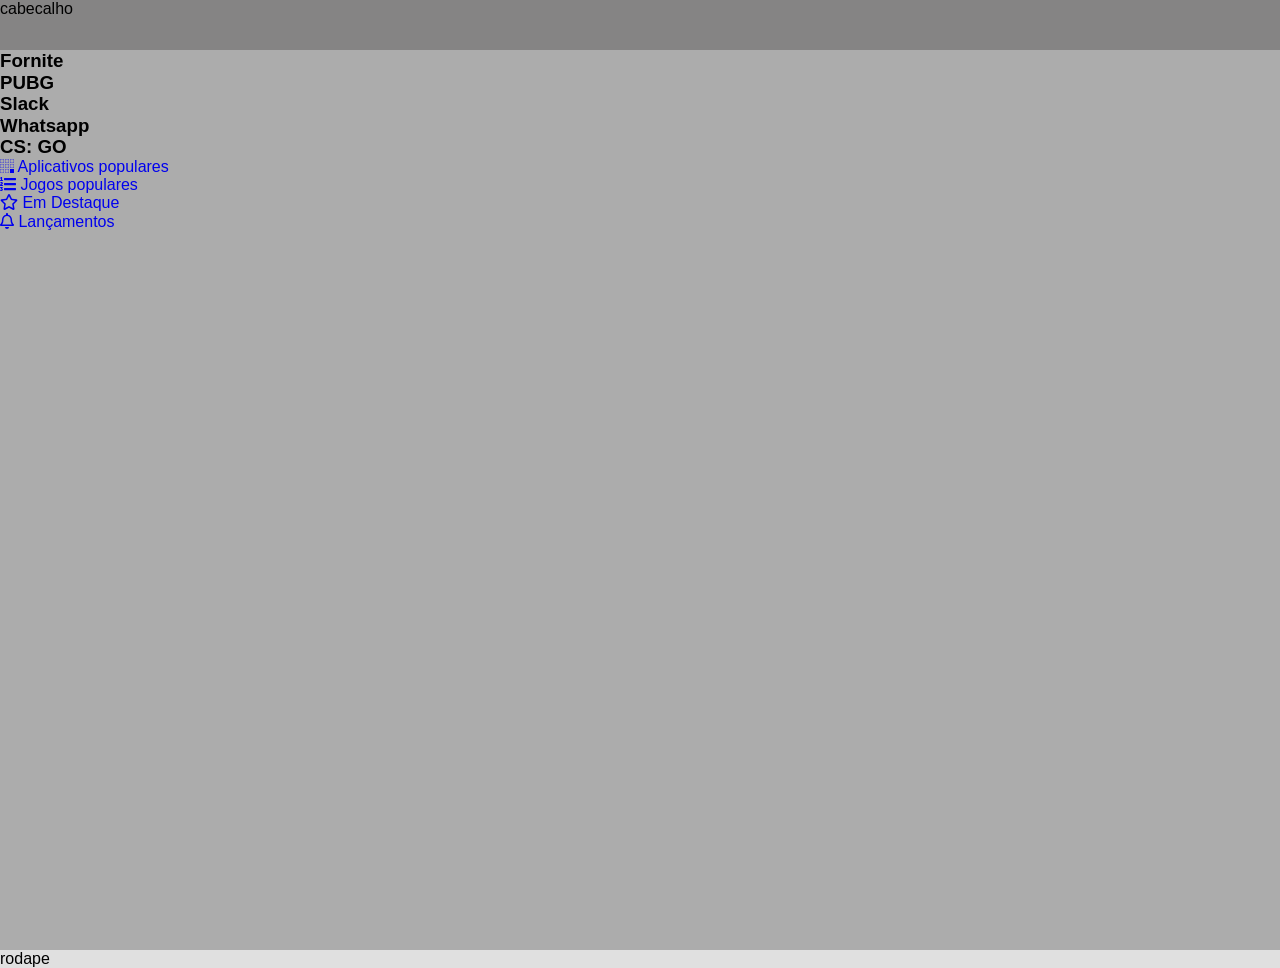
==== css-grid/alura-grid-layout/index.html @ 1d4c3a20 "ajuste na organizacao das pastas" ====
<!DOCTYPE html>
<html lang="en">
<head>
    <meta charset="UTF-8">
    <meta name="viewport" content="width=device-width, initial-scale=1.0">
    <meta http-equiv="X-UA-Compatible" content="ie=edge">
    <title>Alura Store | Baixe nossos aplicativos e jogos</title>
    <link href="./assets/css/normalize.css" rel="stylesheet">
    <link href="./assets/css/reset.css" rel="stylesheet">
    <link href="./assets/css/style.css" rel="stylesheet">
</head>
<body class="app">
    <header class="cabecalho">cabecalho</header>
    <main class="conteudo">
        <section class="destaques">
            <div class="destaques__principal caixa">
                <h3 class="destaques__titulo">Fornite</h3>
            </div>
            <div class="destaques__secundario caixa">
                <h3 class="destaques__titulo">PUBG</h3>
            </div>
            <div class="destaques__secundario caixa">
                <h3 class="destaques__titulo">Slack</h3>
            </div>
            <div class="destaques__secundario caixa">
                <h3 class="destaques__titulo">Whatsapp</h3>
            </div>
            <div class="destaques__secundario caixa">
                <h3 class="destaques__titulo">CS: GO</h3>
            </div>
            <div class="destaques__categorias">
                <ul class="destaques__categorias___lista">
                    <li class="destaques__categorias___item">
                        <a class="destaques__categorias___link" href="#">
                            <i class="destaques__categorias___icone fab fa-buromobelexperte"></i>
                            Aplicativos populares
                        </a>
                    </li>
                    <li class="destaques__categorias___item">
                        <a class="destaques__categorias___link" href="#">
                            <i class="fas fa-list-ol"></i>
                            Jogos populares
                        </a>
                    </li>
                    <li class="destaques__categorias___item">
                        <a class="destaques__categorias___link" href="#">
                            <i class="far fa-star"></i>
                            Em Destaque
                        </a>
                    </li>
                    <li class="destaques__categorias___item">
                        <a class="destaques__categorias___link" href="#">
                            <i class="far fa-bell"></i>
                            Lançamentos
                        </a>
                    </li>
                </ul>
            </div>
        </section>
    </main>
    <footer class="rodape">rodape</footer>
    <script src="./assets/js/fontawesome.all.min.js"></script>
</body>
</html>
---- css-grid/alura-grid-layout/assets/css/style.css ----
.app {
    background: #f1f1f1;
    display: grid;  
    font-family: Arial, Helvetica, sans-serif;
    grid-template-areas: 
        'cabecalho'
        'conteudo'
        'rodape';
    grid-template-columns: auto;
    grid-template-rows: 50px 100vh auto;
}

.cabecalho {
    background: rgba(133, 132, 132, 1);
    grid-area: cabecalho;
}

.conteudo {
    background: rgba(172, 172, 172, 1);
    grid-area: conteudo;
}

.rodape {
    background: rgb(224, 224, 224);
    grid-area: rodape;
}
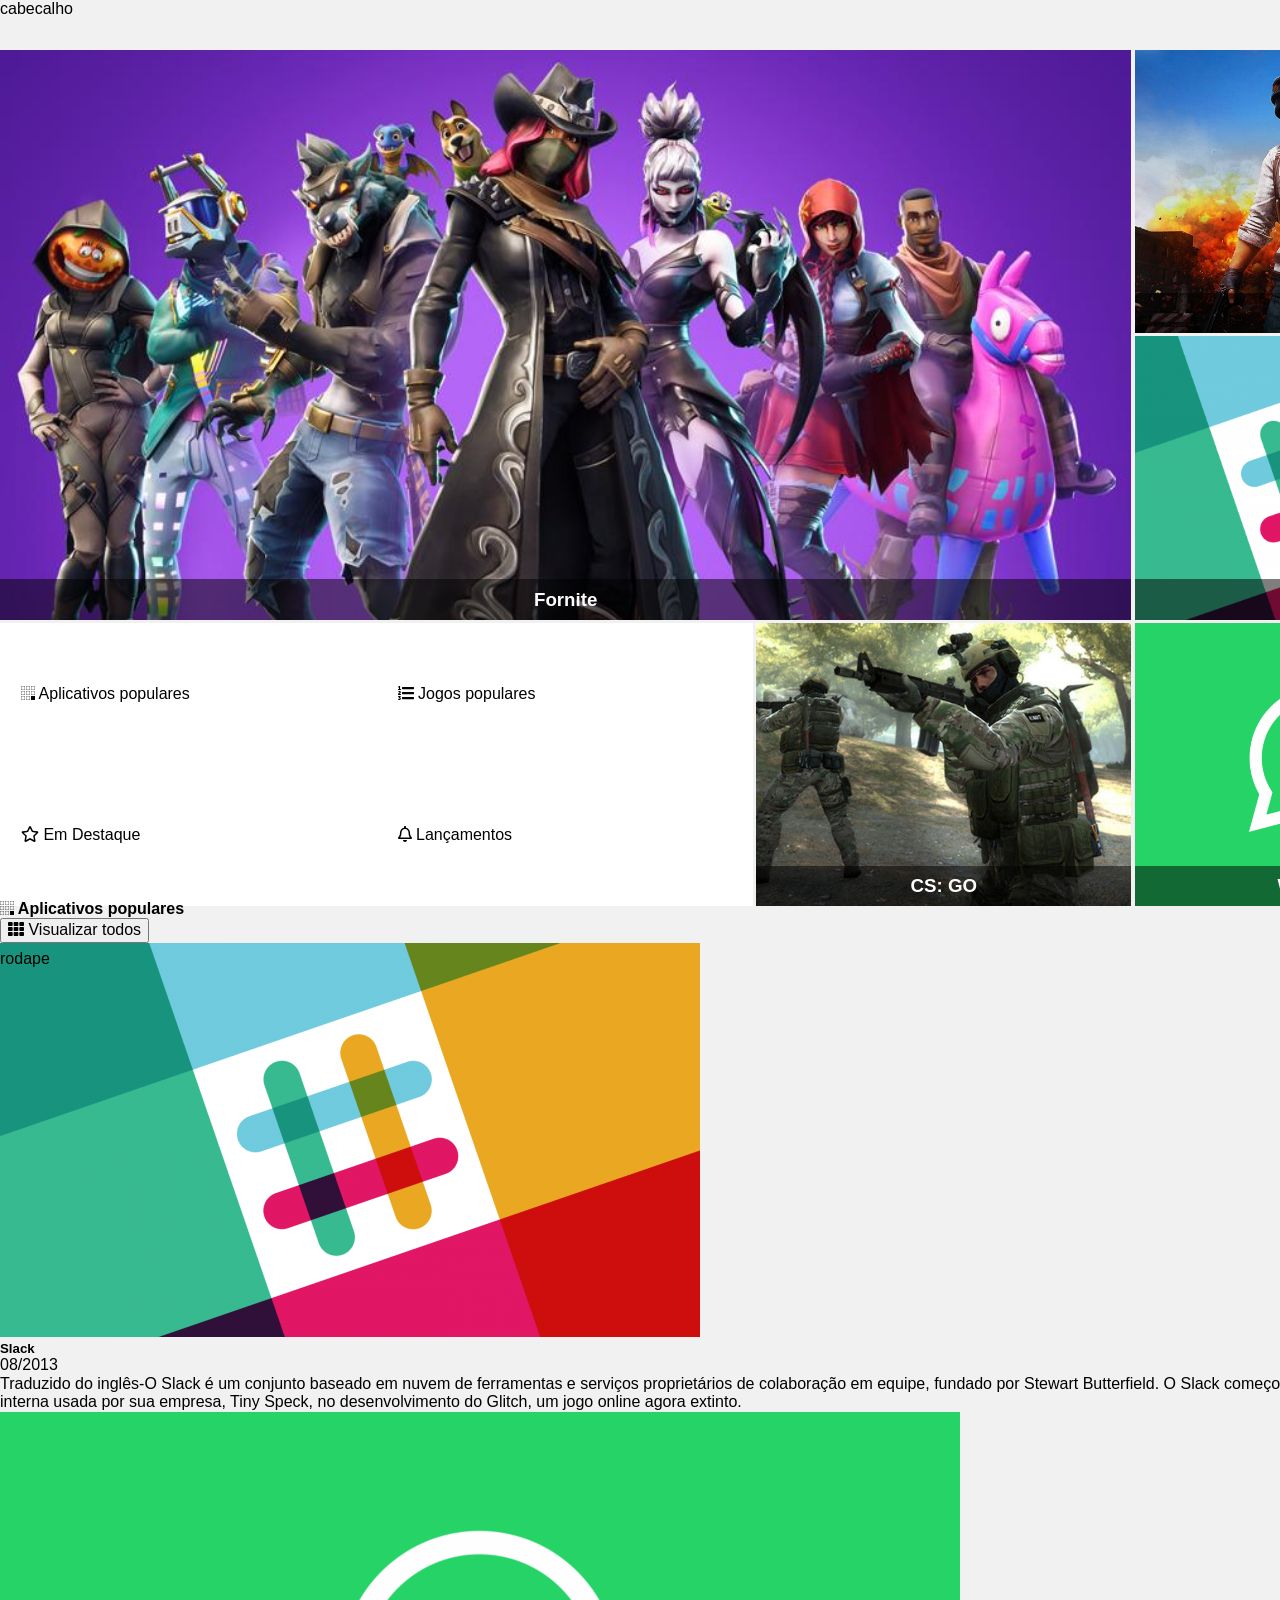
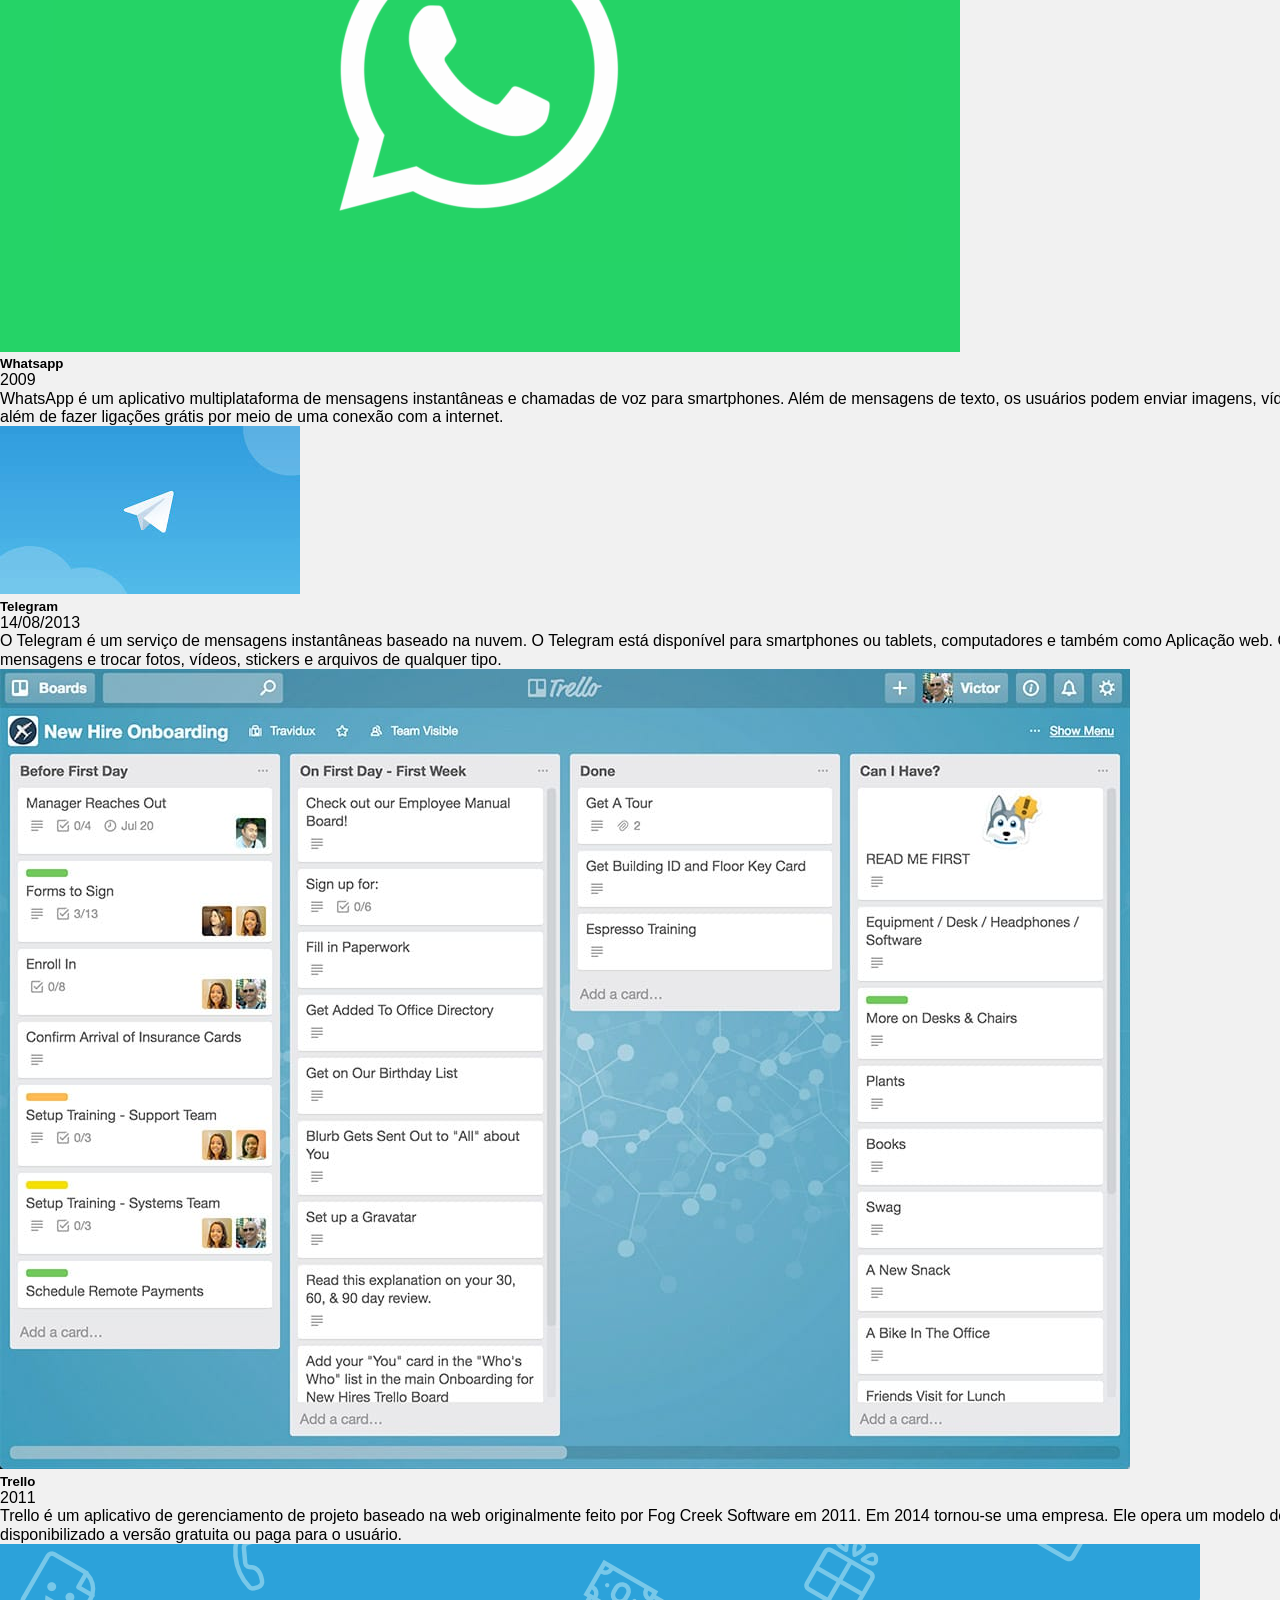
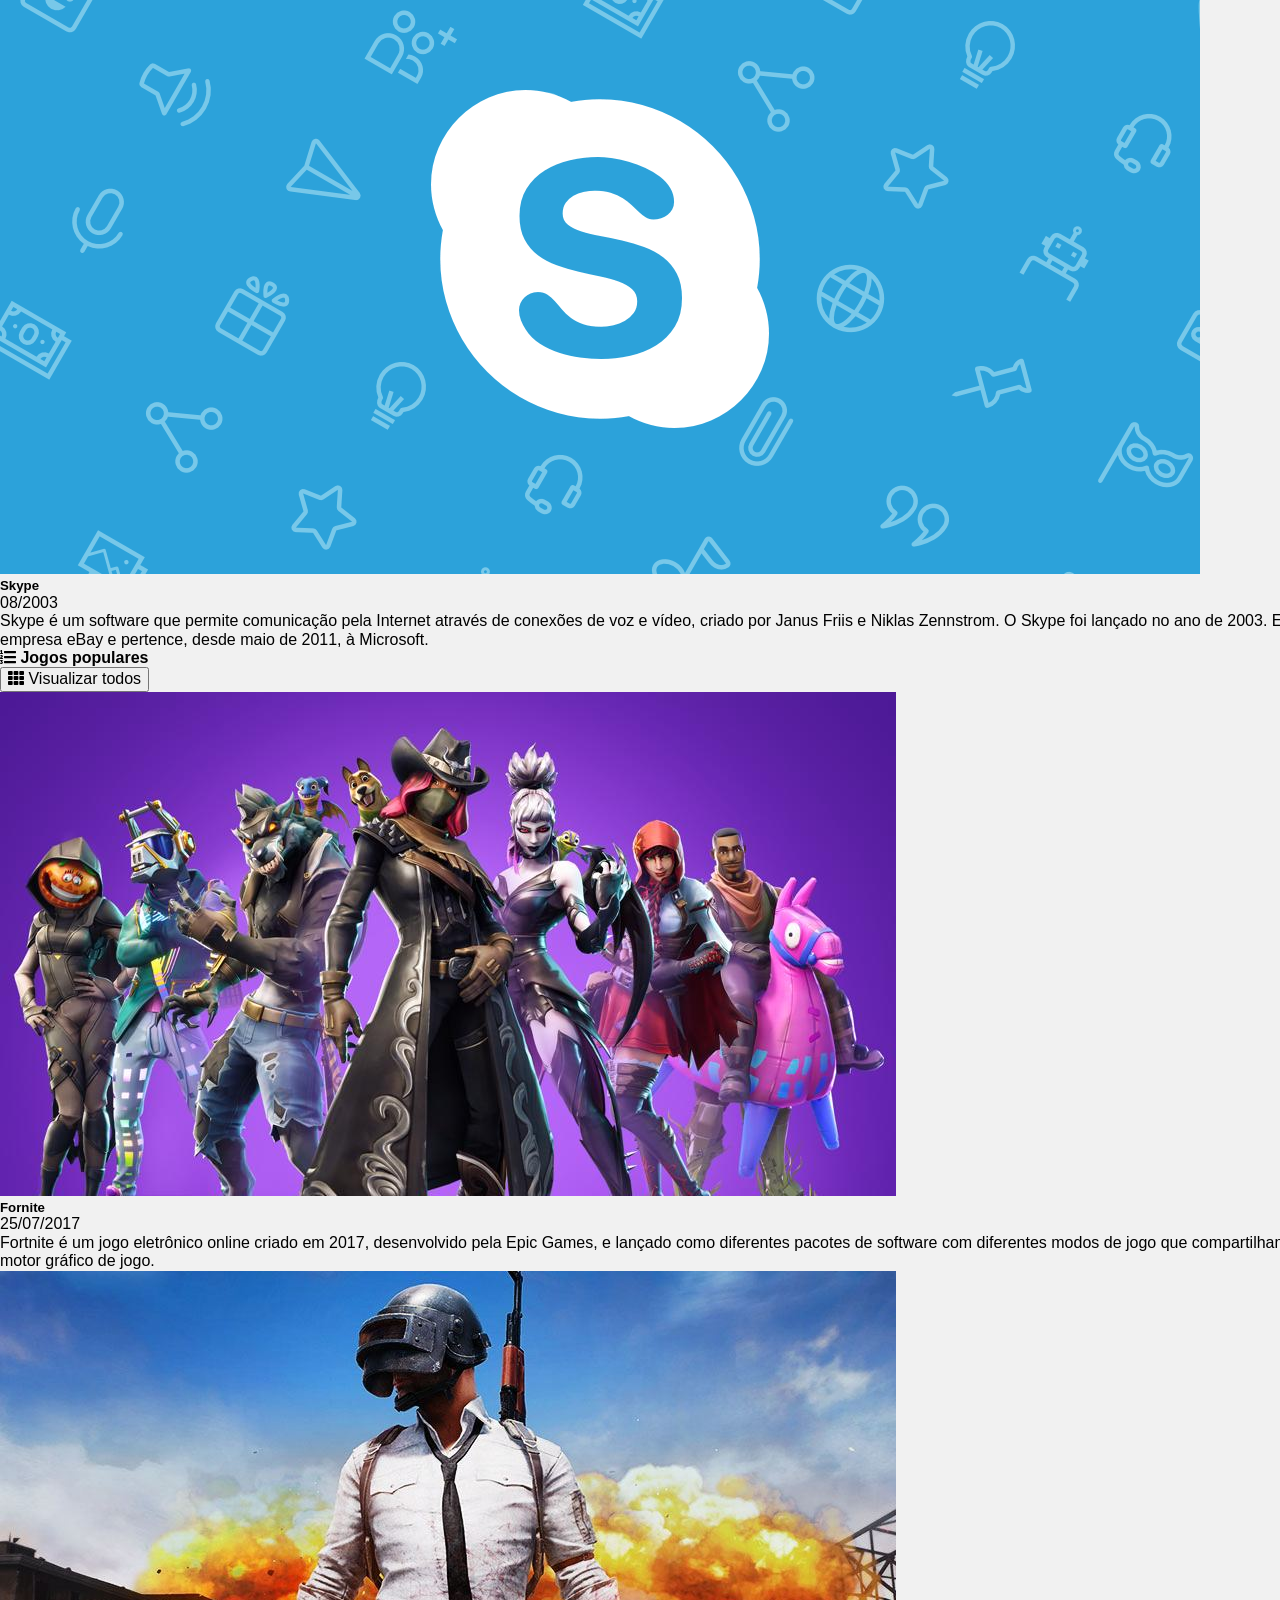
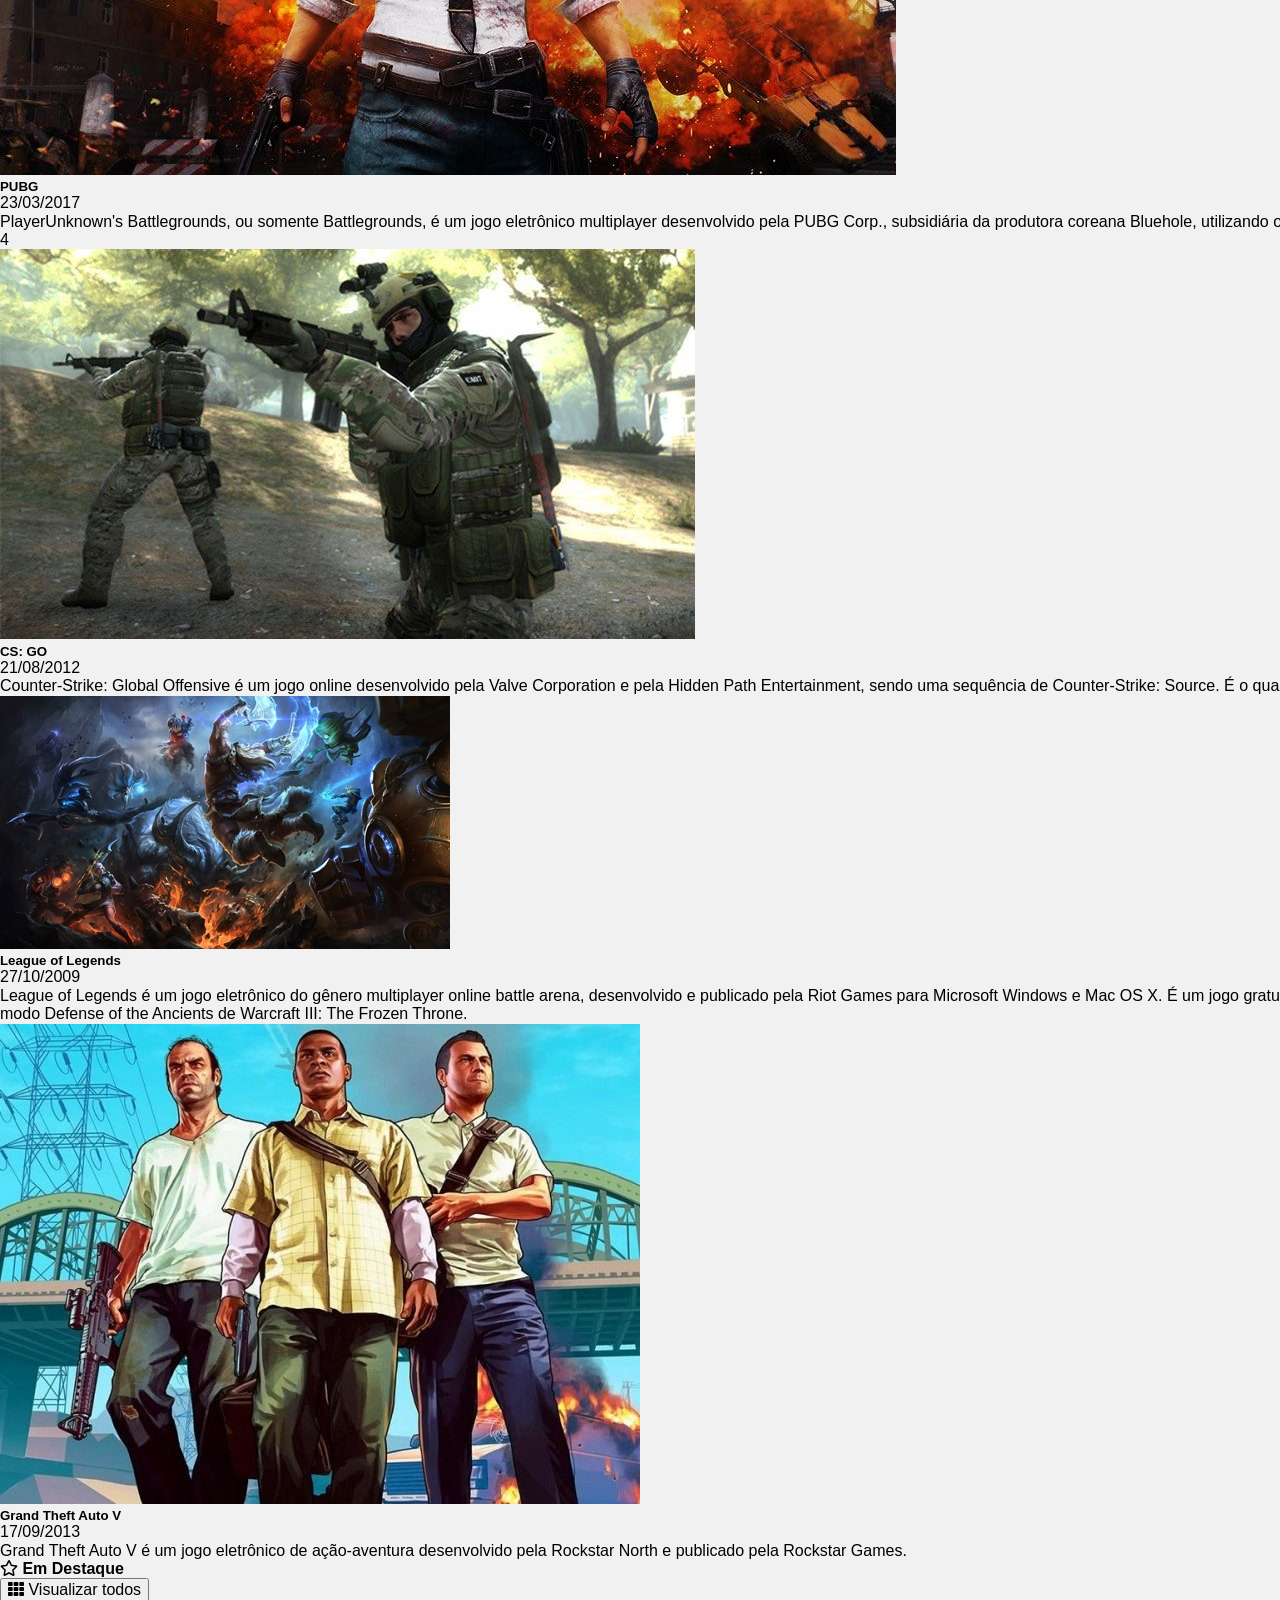
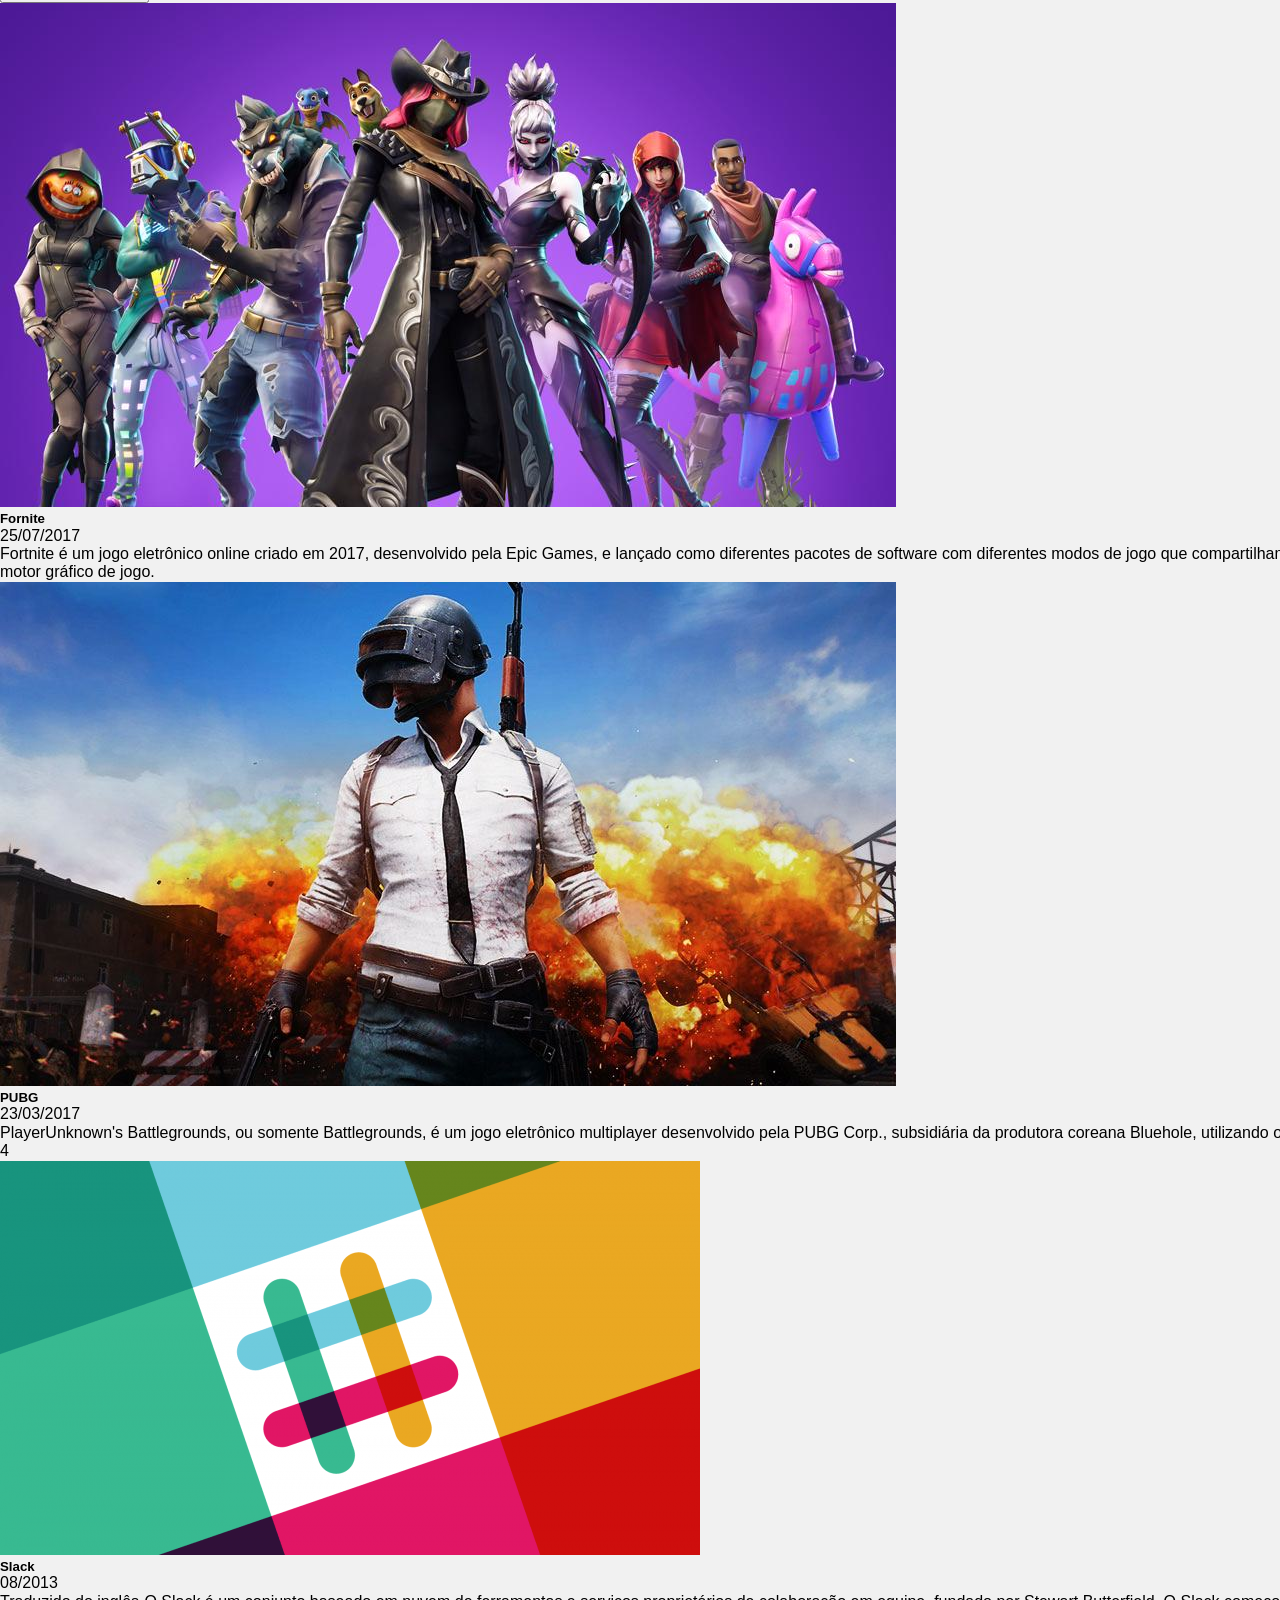
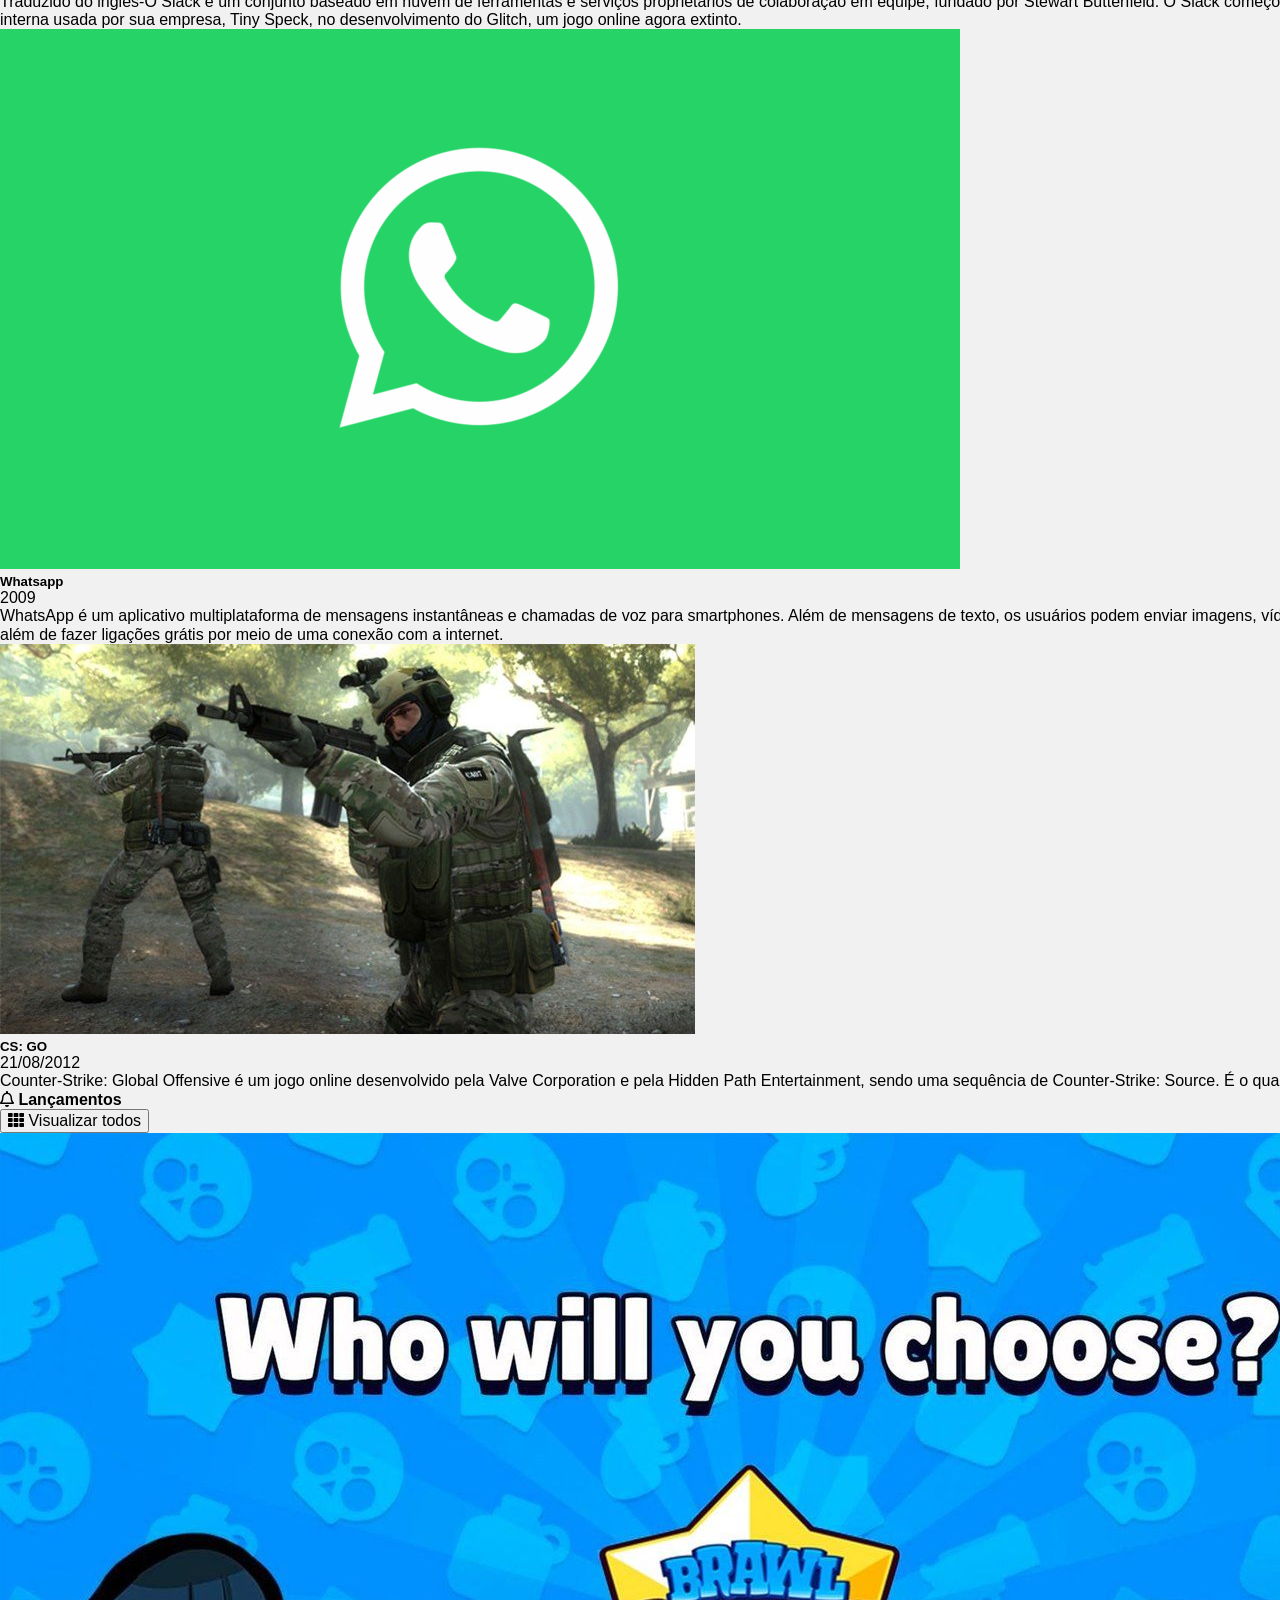
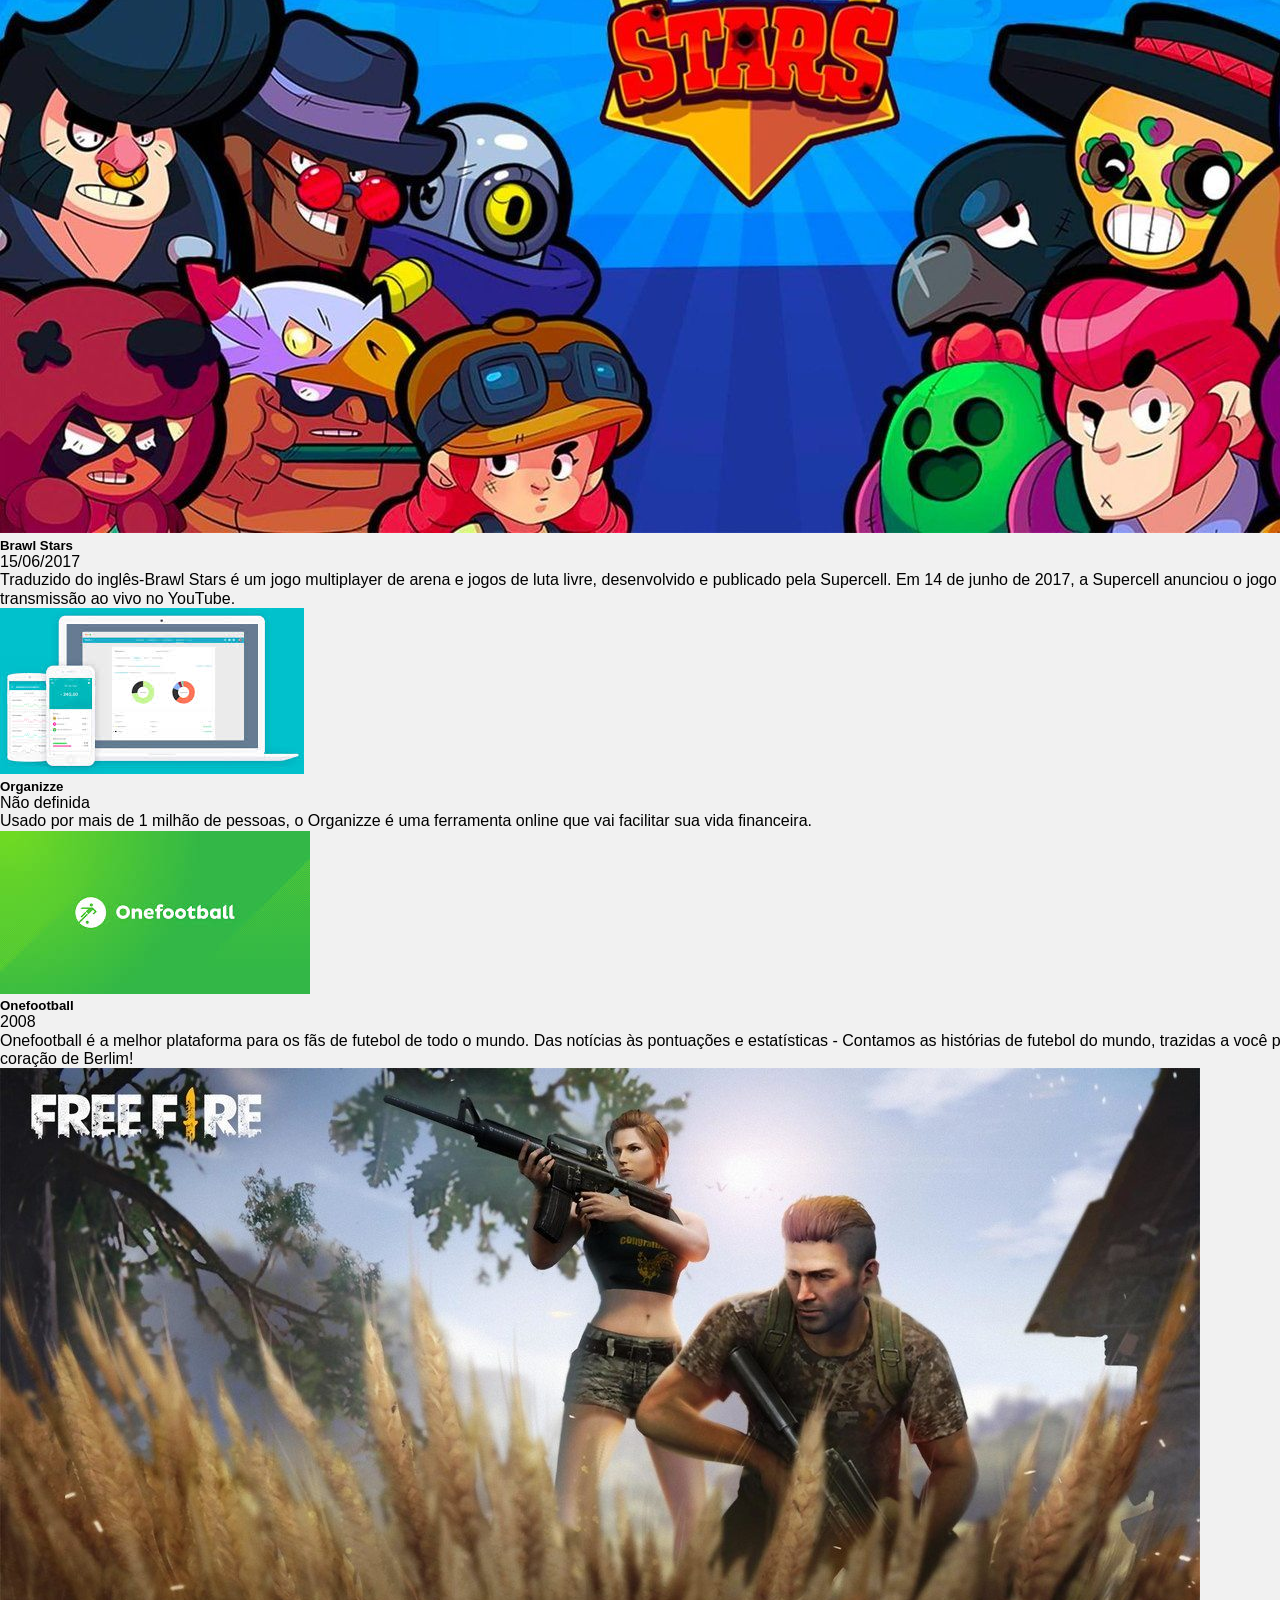
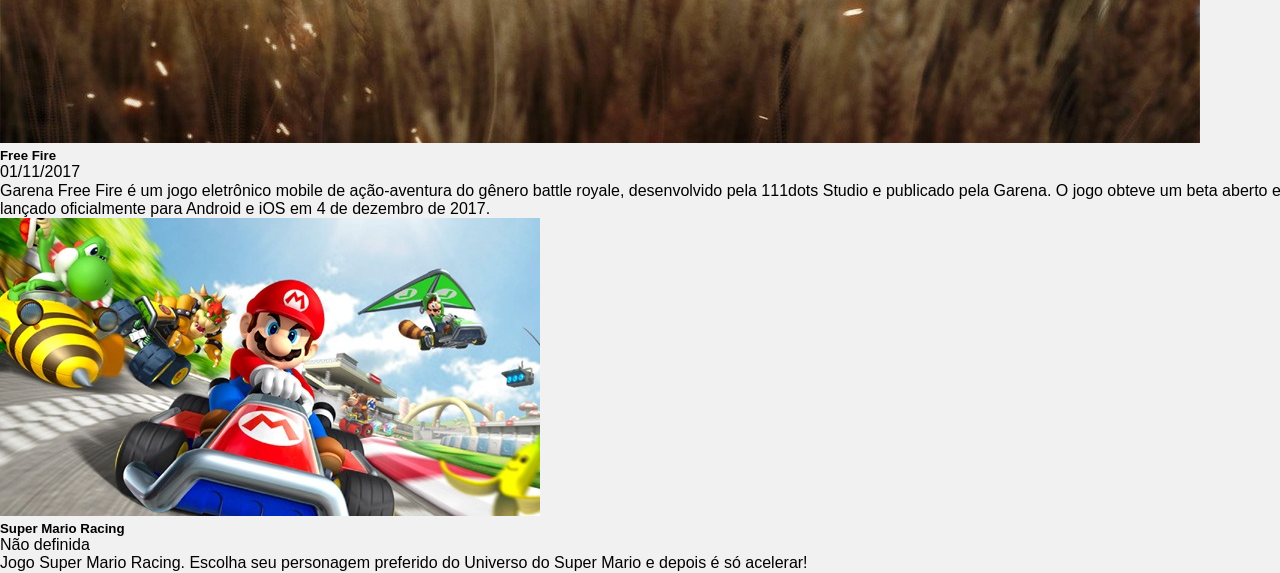
==== commit 05093ecb: "finalizado modulo 2" ====
--- a/css-grid/alura-grid-layout/index.html
+++ b/css-grid/alura-grid-layout/index.html
@@ -8,6 +8,7 @@
     <link href="./assets/css/normalize.css" rel="stylesheet">
     <link href="./assets/css/reset.css" rel="stylesheet">
     <link href="./assets/css/style.css" rel="stylesheet">
+    <link href="./assets/css/destaques.css" rel="stylesheet">
 </head>
 <body class="app">
     <header class="cabecalho">cabecalho</header>
@@ -57,6 +58,313 @@
                 </ul>
             </div>
         </section>
+
+        <section class="populares">
+            <div class="populares__itens">
+                <div class="populares__info">
+                    <div class="populares__cabecalho">
+                        <h4 class="populares__titulo">
+                            <i class="populares__icone fab fa-buromobelexperte"></i>
+                            Aplicativos populares
+                        </h4>
+                        <button class="populares__botao">
+                            <i class="fas fa-th"></i>
+                            Visualizar todos
+                        </button>
+                    </div>
+                </div>
+                <div class="populares__conteudo">
+                    <div class="populares__card">
+                        <img class="populares__card___imagem" src="./assets/img/slack.png">
+                        <div class="populares__card___corpo">
+                            <div class="populares__card___cabecalho">
+                                <h5 class="populares__card___titulo">Slack</h5>
+                                <time class="populares__card___data" datetime="2013-08-01">08/2013</time>
+                            </div>
+                            <div class="populares__card___descricao">
+                                Traduzido do inglês-O Slack é um conjunto baseado em nuvem de ferramentas e serviços proprietários de colaboração em equipe, fundado por Stewart Butterfield. O Slack começou como uma ferramenta interna usada por sua empresa, Tiny Speck, no desenvolvimento do Glitch, um jogo online agora extinto.
+                            </div>
+                        </div>
+                    </div>
+                    <div class="populares__card">
+                        <img class="populares__card___imagem" src="./assets/img/whatsapp.png">
+                        <div class="populares__card___corpo">
+                            <div class="populares__card___cabecalho">
+                                <h5 class="populares__card___titulo">Whatsapp</h5>
+                                <time class="populares__card___data" datetime="20090-01-01">2009</time>
+                            </div>
+                            <div class="populares__card___descricao">
+                                WhatsApp é um aplicativo multiplataforma de mensagens instantâneas e chamadas de voz para smartphones. Além de mensagens de texto, os usuários podem enviar imagens, vídeos e documentos em PDF, além de fazer ligações grátis por meio de uma conexão com a internet.
+                            </div>
+                        </div>
+                    </div>
+                    <div class="populares__card">
+                        <img class="populares__card___imagem" src="./assets/img/telegram.jpeg">
+                        <div class="populares__card___corpo">
+                            <div class="populares__card___cabecalho">
+                                <h5 class="populares__card___titulo">Telegram</h5>
+                                <time class="populares__card___data" datetime="2013-08-14">14/08/2013</time>
+                            </div>
+                            <div class="populares__card___descricao">
+                                O Telegram é um serviço de mensagens instantâneas baseado na nuvem. O Telegram está disponível para smartphones ou tablets, computadores e também como Aplicação web. Os usuários podem enviar mensagens e trocar fotos, vídeos, stickers e arquivos de qualquer tipo.
+                            </div>
+                        </div>
+                    </div>
+                    <div class="populares__card">
+                        <img class="populares__card___imagem" src="./assets/img/trello.jpg">
+                        <div class="populares__card___corpo">
+                            <div class="populares__card___cabecalho">
+                                <h5 class="populares__card___titulo">Trello</h5>
+                                <time class="populares__card___data" datetime="2011-01-01">2011</time>
+                            </div>
+                            <div class="populares__card___descricao">
+                                Trello é um aplicativo de gerenciamento de projeto baseado na web originalmente feito por Fog Creek Software em 2011. Em 2014 tornou-se uma empresa. Ele opera um modelo de negócio Freemium, no qual é disponibilizado a versão gratuita ou paga para o usuário.
+                            </div>
+                        </div>
+                    </div>
+                    <div class="populares__card">
+                        <img class="populares__card___imagem" src="./assets/img/skype.png">
+                        <div class="populares__card___corpo">
+                            <div class="populares__card___cabecalho">
+                                <h5 class="populares__card___titulo">Skype</h5>
+                                <time class="populares__card___data" datetime="2003-08-01">08/2003</time>
+                            </div>
+                            <div class="populares__card___descricao">
+                                Skype é um software que permite comunicação pela Internet através de conexões de voz e vídeo, criado por Janus Friis e Niklas Zennstrom. O Skype foi lançado no ano de 2003. Em 2005 foi vendido para a empresa eBay e pertence, desde maio de 2011, à Microsoft.
+                            </div>
+                        </div>
+                    </div>
+                </div>
+            </div>
+            <div class="populares__itens">
+                <div class="populares__info">
+                    <div class="populares__cabecalho">
+                        <h4 class="populares__titulo">
+                            <i class="populares__icone fas fa-list-ol"></i>
+                            Jogos populares
+                        </h4>
+                        <button class="populares__botao">
+                            <i class="fas fa-th"></i>
+                            Visualizar todos
+                        </button>
+                    </div>
+                </div>
+                <div class="populares__conteudo">
+                    <div class="populares__card">
+                        <img class="populares__card___imagem" src="./assets/img/fortnite.jpg">
+                        <div class="populares__card___corpo">
+                            <div class="populares__card___cabecalho">
+                                <h5 class="populares__card___titulo">Fornite</h5>
+                                <time class="populares__card___data" datetime="2017-07-25">25/07/2017</time>
+                            </div>
+                            <div class="populares__card___descricao">
+                                Fortnite é um jogo eletrônico online criado em 2017, desenvolvido pela Epic Games, e lançado como diferentes pacotes de software com diferentes modos de jogo que compartilham a mesma jogabilidade e motor gráfico de jogo.
+                            </div>
+                        </div>
+                    </div>
+                    <div class="populares__card">
+                        <img class="populares__card___imagem" src="./assets/img/pubg.jpg">
+                        <div class="populares__card___corpo">
+                            <div class="populares__card___cabecalho">
+                                <h5 class="populares__card___titulo">PUBG</h5>
+                                <time class="populares__card___data" datetime="2017-03-23">23/03/2017</time>
+                            </div>
+                            <div class="populares__card___descricao">
+                                PlayerUnknown's Battlegrounds, ou somente Battlegrounds, é um jogo eletrônico multiplayer desenvolvido pela PUBG Corp., subsidiária da produtora coreana Bluehole, utilizando o motor de jogo Unreal Engine 4
+                            </div>
+                        </div>
+                    </div>
+                    <div class="populares__card">
+                        <img class="populares__card___imagem" src="./assets/img/cs-go.jpg">
+                        <div class="populares__card___corpo">
+                            <div class="populares__card___cabecalho">
+                                <h5 class="populares__card___titulo">CS: GO</h5>
+                                <time class="populares__card___data" datetime="2012-08-21">21/08/2012</time>
+                            </div>
+                            <div class="populares__card___descricao">
+                                Counter-Strike: Global Offensive é um jogo online desenvolvido pela Valve Corporation e pela Hidden Path Entertainment, sendo uma sequência de Counter-Strike: Source. É o quarto título principal da franquia.
+                            </div>
+                        </div>
+                    </div>
+                    <div class="populares__card">
+                        <img class="populares__card___imagem" src="./assets/img/lol.jpg">
+                        <div class="populares__card___corpo">
+                            <div class="populares__card___cabecalho">
+                                <h5 class="populares__card___titulo">League of Legends</h5>
+                                <time class="populares__card___data" datetime="2009-10-27">27/10/2009</time>
+                            </div>
+                            <div class="populares__card___descricao">
+                                League of Legends é um jogo eletrônico do gênero multiplayer online battle arena, desenvolvido e publicado pela Riot Games para Microsoft Windows e Mac OS X. É um jogo gratuito para jogar e inspirado no modo Defense of the Ancients de Warcraft III: The Frozen Throne.
+                            </div>
+                        </div>
+                    </div>
+                    <div class="populares__card">
+                        <img class="populares__card___imagem" src="./assets/img/gta-v.jpg">
+                        <div class="populares__card___corpo">
+                            <div class="populares__card___cabecalho">
+                                <h5 class="populares__card___titulo">Grand Theft Auto V</h5>
+                                <time class="populares__card___data" datetime="2013-09-17">17/09/2013</time>
+                            </div>
+                            <div class="populares__card___descricao">
+                                Grand Theft Auto V é um jogo eletrônico de ação-aventura desenvolvido pela Rockstar North e publicado pela Rockstar Games.
+                            </div>
+                        </div>
+                    </div>
+                </div>
+            </div>
+            <div class="populares__itens">
+                <div class="populares__info">
+                    <div class="populares__cabecalho">
+                        <h4 class="populares__titulo">
+                            <i class="populares__icone far fa-star"></i>
+                            Em Destaque
+                        </h4>
+                        <button class="populares__botao">
+                            <i class="fas fa-th"></i>
+                            Visualizar todos
+                        </button>
+                    </div>
+                </div>
+                <div class="populares__conteudo">
+                    <div class="populares__card">
+                        <img class="populares__card___imagem" src="./assets/img/fortnite.jpg">
+                        <div class="populares__card___corpo">
+                            <div class="populares__card___cabecalho">
+                                <h5 class="populares__card___titulo">Fornite</h5>
+                                <time class="populares__card___data" datetime="2017-07-25">25/07/2017</time>
+                            </div>
+                            <div class="populares__card___descricao">
+                                Fortnite é um jogo eletrônico online criado em 2017, desenvolvido pela Epic Games, e lançado como diferentes pacotes de software com diferentes modos de jogo que compartilham a mesma jogabilidade e motor gráfico de jogo.
+                            </div>
+                        </div>
+                    </div>
+                    <div class="populares__card">
+                        <img class="populares__card___imagem" src="./assets/img/pubg.jpg">
+                        <div class="populares__card___corpo">
+                            <div class="populares__card___cabecalho">
+                                <h5 class="populares__card___titulo">PUBG</h5>
+                                <time class="populares__card___data" datetime="2017-03-23">23/03/2017</time>
+                            </div>
+                            <div class="populares__card___descricao">
+                                PlayerUnknown's Battlegrounds, ou somente Battlegrounds, é um jogo eletrônico multiplayer desenvolvido pela PUBG Corp., subsidiária da produtora coreana Bluehole, utilizando o motor de jogo Unreal Engine 4
+                            </div>
+                        </div>
+                    </div>
+                    <div class="populares__card">
+                        <img class="populares__card___imagem" src="./assets/img/slack.png">
+                        <div class="populares__card___corpo">
+                            <div class="populares__card___cabecalho">
+                                <h5 class="populares__card___titulo">Slack</h5>
+                                <time class="populares__card___data" datetime="2013-08-01">08/2013</time>
+                            </div>
+                            <div class="populares__card___descricao">
+                                Traduzido do inglês-O Slack é um conjunto baseado em nuvem de ferramentas e serviços proprietários de colaboração em equipe, fundado por Stewart Butterfield. O Slack começou como uma ferramenta interna usada por sua empresa, Tiny Speck, no desenvolvimento do Glitch, um jogo online agora extinto.
+                            </div>
+                        </div>
+                    </div>
+                    <div class="populares__card">
+                        <img class="populares__card___imagem" src="./assets/img/whatsapp.png">
+                        <div class="populares__card___corpo">
+                            <div class="populares__card___cabecalho">
+                                <h5 class="populares__card___titulo">Whatsapp</h5>
+                                <time class="populares__card___data" datetime="20090-01-01">2009</time>
+                            </div>
+                            <div class="populares__card___descricao">
+                                WhatsApp é um aplicativo multiplataforma de mensagens instantâneas e chamadas de voz para smartphones. Além de mensagens de texto, os usuários podem enviar imagens, vídeos e documentos em PDF, além de fazer ligações grátis por meio de uma conexão com a internet.
+                            </div>
+                        </div>
+                    </div>
+                    <div class="populares__card">
+                        <img class="populares__card___imagem" src="./assets/img/cs-go.jpg"> 
+                        <div class="populares__card___corpo">
+                            <div class="populares__card___cabecalho">
+                                <h5 class="populares__card___titulo">CS: GO</h5>
+                                <time class="populares__card___data" datetime="2012-08-21">21/08/2012</time>
+                            </div>
+                            <div class="populares__card___descricao">
+                                Counter-Strike: Global Offensive é um jogo online desenvolvido pela Valve Corporation e pela Hidden Path Entertainment, sendo uma sequência de Counter-Strike: Source. É o quarto título principal da franquia.
+                            </div>
+                        </div>
+                    </div>
+                </div>
+            </div>
+            <div class="populares__itens">
+                <div class="populares__info">
+                    <div class="populares__cabecalho">
+                        <h4 class="populares__titulo">
+                            <i class="populares__icone far fa-bell"></i>
+                            Lançamentos
+                        </h4>
+                        <button class="populares__botao">
+                            <i class="fas fa-th"></i>
+                            Visualizar todos
+                        </button>
+                    </div>
+                </div>
+                <div class="populares__conteudo">
+                    <div class="populares__card">
+                        <img class="populares__card___imagem" src="./assets/img/brawl-stars.jpg"> 
+                        <div class="populares__card___corpo">
+                            <div class="populares__card___cabecalho">
+                                <h5 class="populares__card___titulo">Brawl Stars</h5>
+                                <time class="populares__card___data" datetime="2017-06-15">15/06/2017</time>
+                            </div>
+                            <div class="populares__card___descricao">
+                                Traduzido do inglês-Brawl Stars é um jogo multiplayer de arena e jogos de luta livre, desenvolvido e publicado pela Supercell. Em 14 de junho de 2017, a Supercell anunciou o jogo por meio de um vídeo de transmissão ao vivo no YouTube.
+                            </div>
+                        </div>
+                    </div>
+                    <div class="populares__card">
+                        <img class="populares__card___imagem" src="./assets/img/organizze.jpeg"> 
+                        <div class="populares__card___corpo">
+                            <div class="populares__card___cabecalho">
+                                <h5 class="populares__card___titulo">Organizze</h5>
+                                <time class="populares__card___data" datetime="">Não definida</time>
+                            </div>
+                            <div class="populares__card___descricao">
+                                Usado por mais de 1 milhão de pessoas, o Organizze é uma ferramenta online que vai facilitar sua vida financeira.  
+                            </div>
+                        </div>
+                    </div>
+                    <div class="populares__card">
+                        <img class="populares__card___imagem" src="./assets/img/onefotball.jpeg"> 
+                        <div class="populares__card___corpo">
+                            <div class="populares__card___cabecalho">
+                                <h5 class="populares__card___titulo">Onefootball</h5>
+                                <time class="populares__card___data" datetime="2008-01-01">2008</time>
+                            </div>
+                            <div class="populares__card___descricao">
+                                Onefootball é a melhor plataforma para os fãs de futebol de todo o mundo. Das notícias às pontuações e estatísticas - Contamos as histórias de futebol do mundo, trazidas a você por mais de 150 entusiastas do coração de Berlim!
+                            </div>
+                        </div>
+                    </div>
+                    <div class="populares__card">
+                        <img class="populares__card___imagem" src="./assets/img/free-fire.jpg"> 
+                        <div class="populares__card___corpo">
+                            <div class="populares__card___cabecalho">
+                                <h5 class="populares__card___titulo">Free Fire</h5>
+                                <time class="populares__card___data" datetime="2017-11-01">01/11/2017</time>
+                            </div>
+                            <div class="populares__card___descricao">
+                                Garena Free Fire é um jogo eletrônico mobile de ação-aventura do gênero battle royale, desenvolvido pela 111dots Studio e publicado pela Garena. O jogo obteve um beta aberto em novembro de 2017 e foi lançado oficialmente para Android e iOS em 4 de dezembro de 2017.
+                            </div>
+                        </div>
+                    </div>
+                    <div class="populares__card">
+                        <img class="populares__card___imagem" src="./assets/img/mario-kart.jpg"> 
+                        <div class="populares__card___corpo">
+                            <div class="populares__card___cabecalho">
+                                <h5 class="populares__card___titulo">Super Mario Racing</h5>
+                                <time class="populares__card___data" datetime="">Não definida</time>
+                            </div>
+                            <div class="populares__card___descricao">
+                                Jogo Super Mario Racing. Escolha seu personagem preferido do Universo do Super Mario e depois é só acelerar!
+                            </div>
+                        </div>
+                    </div>
+                </div>
+            </div>
+        </section>
     </main>
     <footer class="rodape">rodape</footer>
     <script src="./assets/js/fontawesome.all.min.js"></script>
--- a/css-grid/alura-grid-layout/assets/css/style.css
+++ b/css-grid/alura-grid-layout/assets/css/style.css
@@ -11,16 +11,13 @@
 }
 
 .cabecalho {
-    background: rgba(133, 132, 132, 1);
     grid-area: cabecalho;
 }
 
 .conteudo {
-    background: rgba(172, 172, 172, 1);
     grid-area: conteudo;
 }
 
 .rodape {
-    background: rgb(224, 224, 224);
     grid-area: rodape;
 }
--- a/css-grid/alura-grid-layout/assets/css/destaques.css
+++ b/css-grid/alura-grid-layout/assets/css/destaques.css
@@ -0,0 +1,83 @@
+.destaques{
+    display: grid;
+    grid-template-columns: 25% 25% 25% 25%;
+    grid-template-rows: 33.33% 33.33% 33.33%;
+    height: calc(100vh - 50px);
+    grid-gap: .2rem;
+}
+
+.caixa{
+    background-repeat: no-repeat;
+    background-position: center;
+    background-size: cover;
+    align-items: flex-end;
+    display: flex;
+    justify-content: center;
+}
+
+.destaques__principal{
+    background-image: url('../img/fortnite.jpg');
+    grid-column: 1 / 4;
+    grid-row: 1 / 3;
+    /* grid-column-start: 1;
+    grid-column-end: 4;
+    grid-row-start: 1;
+    grid-row-end: 3; */
+}
+
+.destaques__secundario:nth-child(2){
+    background-image: url('../img/pubg.jpg');
+    grid-column: 4 / 4;
+    grid-row: 1 / 2;
+}
+
+.destaques__secundario:nth-child(3){
+    background-image: url('../img/slack.png');
+    grid-column: 4 / 4;
+    grid-row: 2 / 2;
+}
+
+.destaques__secundario:nth-child(4){
+    background-image: url('../img/whatsapp.png');
+    grid-column: 4 / 4;
+    grid-row: 3 / 3;
+}
+
+.destaques__secundario:nth-child(5){
+    background-image: url('../img/cs-go.jpg');
+    grid-column: 3 / 3;
+    grid-row: 3 / 3;
+}
+
+.destaques__categorias{
+    grid-column: 1 / 3;
+    grid-row: 3 / 3;
+}
+
+.destaques__titulo{
+    background: rgba(0,0,0,0.5);
+    color: #fdfdfd;
+    padding: .6rem;
+    text-align: center;
+    width: 100%;
+}
+
+.destaques__categorias___lista{
+    display: flex;
+    flex-wrap: wrap;
+    height: 100%;
+    justify-content: space-between;
+}
+
+.destaques__categorias___item{
+    width: 50%;
+    align-items: center;
+    border-left: 5px solid transparent;
+    display: flex;
+    padding: 1rem;
+    background: #fff;
+}
+
+.destaques__categorias___link{
+    color: inherit;
+}
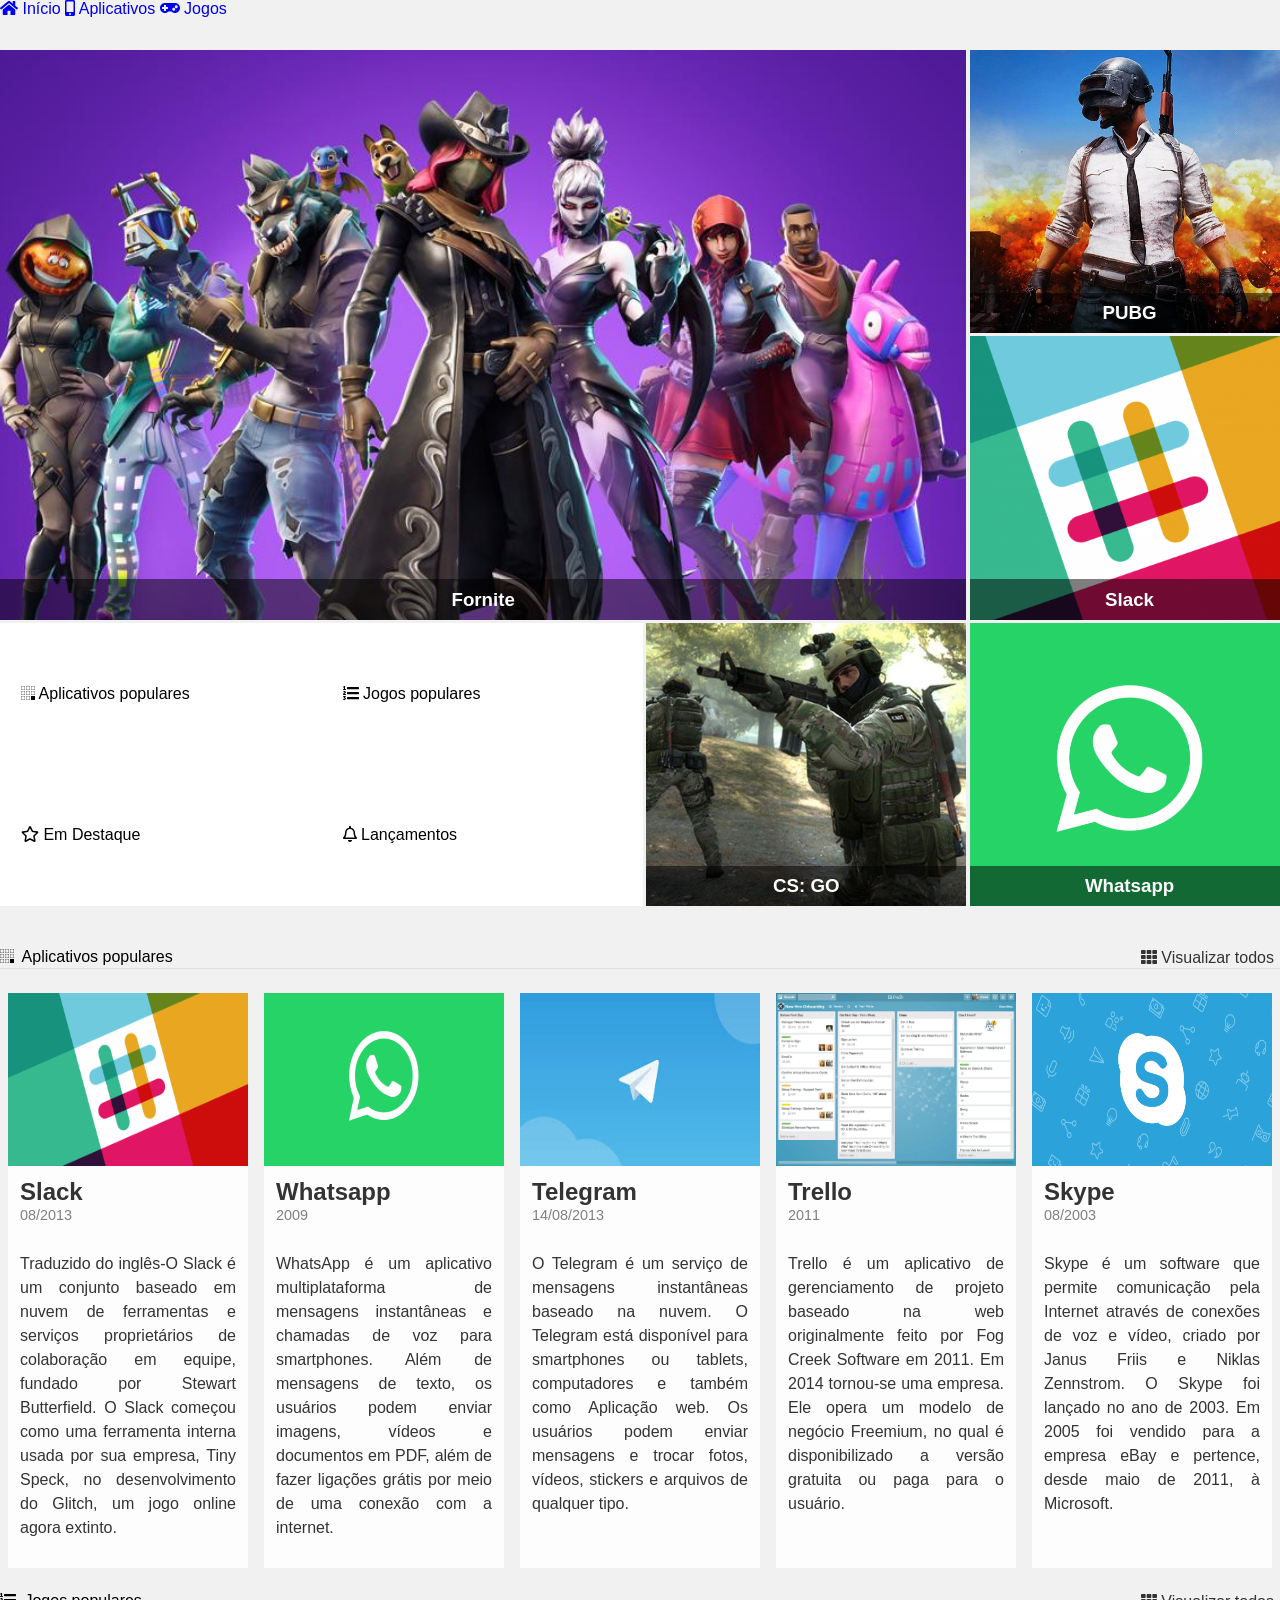
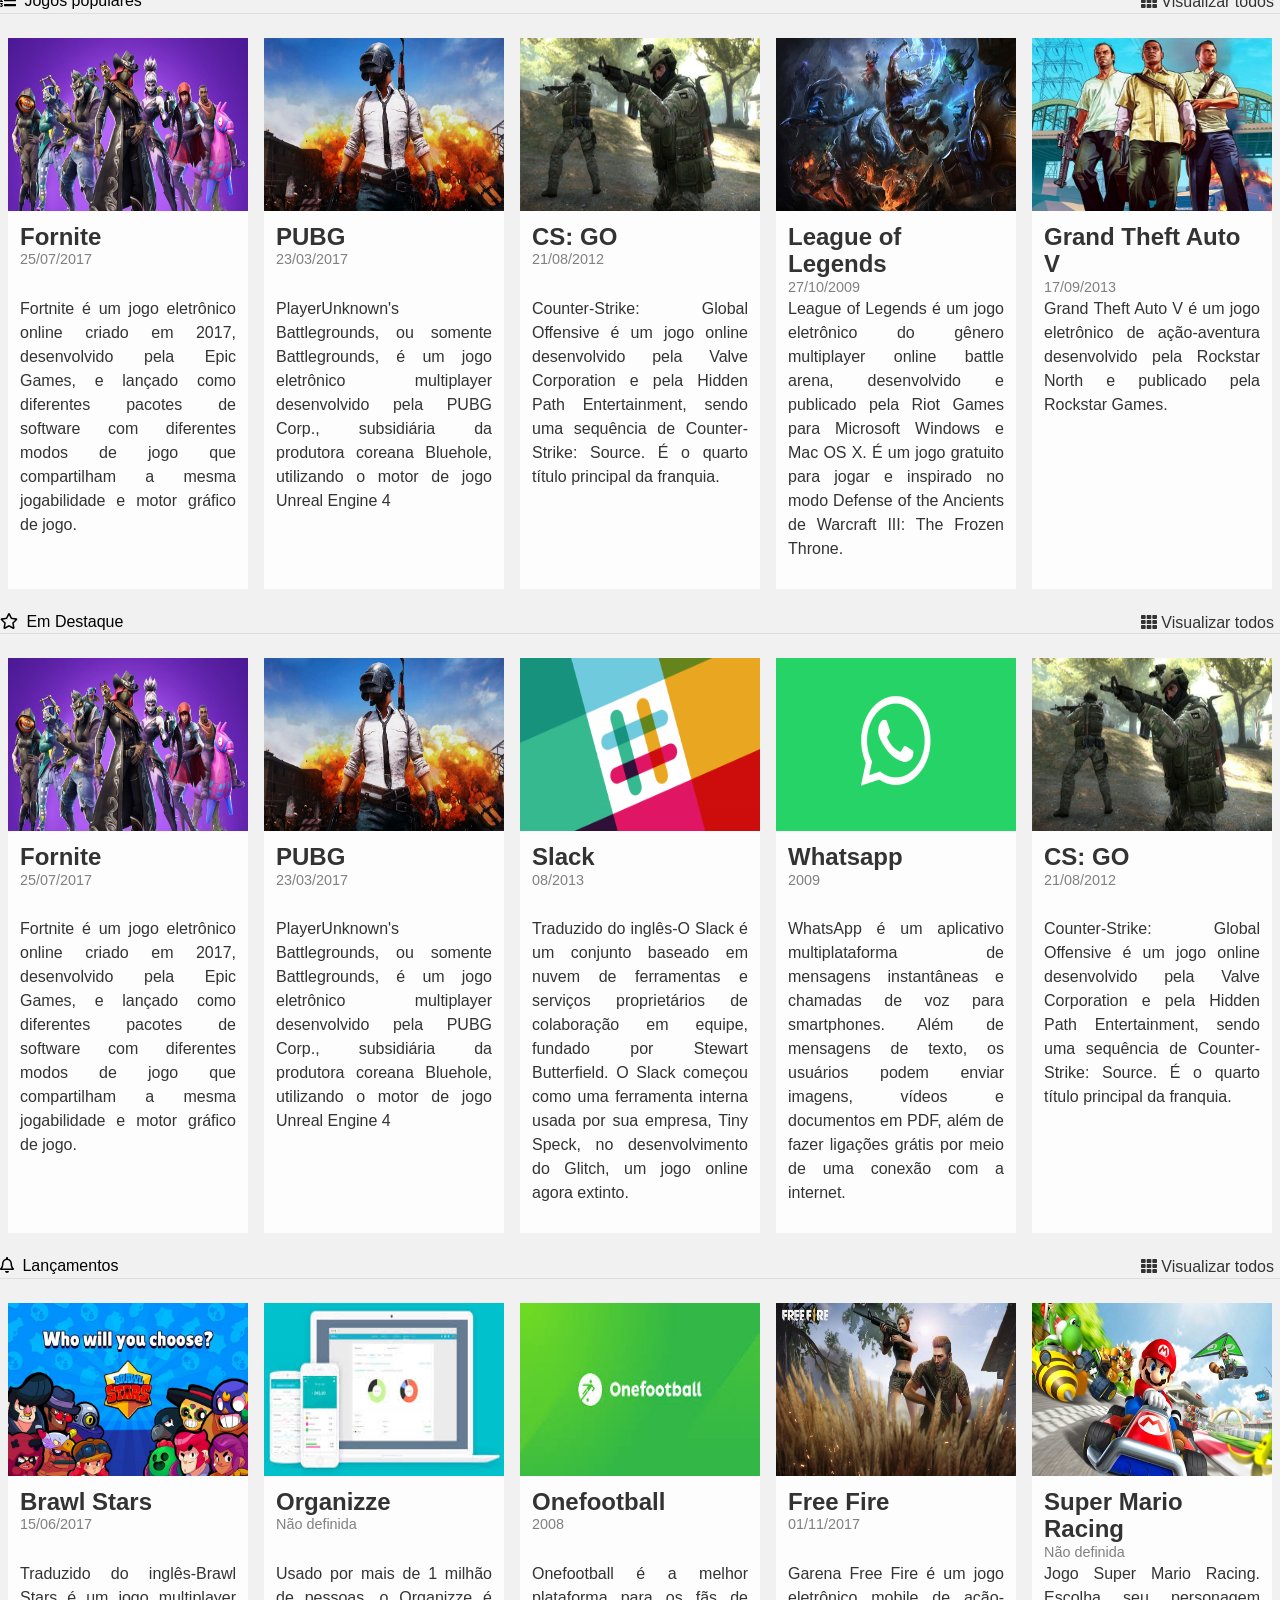
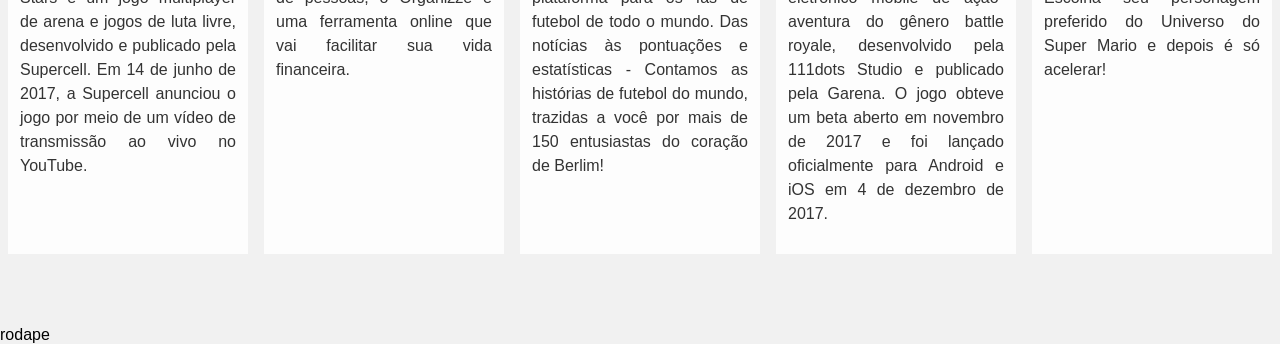
==== commit 6986b15b: "finalizado modulo 3 do curso" ====
--- a/css-grid/alura-grid-layout/index.html
+++ b/css-grid/alura-grid-layout/index.html
@@ -9,9 +9,28 @@
     <link href="./assets/css/reset.css" rel="stylesheet">
     <link href="./assets/css/style.css" rel="stylesheet">
     <link href="./assets/css/destaques.css" rel="stylesheet">
+    <link href="./assets/css/populares.css" rel="stylesheet">
 </head>
 <body class="app">
-    <header class="cabecalho">cabecalho</header>
+    <header class="cabecalho">
+        <nav class="menu">
+            <ul class="menu__lista">
+                <li class="menu__item">
+                    <a class="menu__link ativo" href="#">
+                        <i class="fas fa-home"></i>
+                        Início
+                    </a>
+                    <a class="menu__link" href="#">
+                        <i class="fas fa-mobile-alt"></i>
+                        Aplicativos</a>
+                    <a class="menu__link" href="#">
+                        <i class="fas fa-gamepad"></i>
+                        Jogos
+                    </a>
+                </li>
+            </ul>
+        </nav>
+    </header>
     <main class="conteudo">
         <section class="destaques">
             <div class="destaques__principal caixa">
@@ -365,8 +384,8 @@
                 </div>
             </div>
         </section>
+        <footer class="rodape">rodape</footer>
     </main>
-    <footer class="rodape">rodape</footer>
     <script src="./assets/js/fontawesome.all.min.js"></script>
 </body>
 </html>
--- a/css-grid/alura-grid-layout/assets/css/populares.css
+++ b/css-grid/alura-grid-layout/assets/css/populares.css
@@ -0,0 +1,78 @@
+.populares{
+    padding: 3rem 0;
+}
+
+.populares__card{
+    background: #fdfdfd;
+    display: grid;
+    grid-template-areas: 
+        "card-imagem"
+        "card-corpo"
+    ;
+    grid-template-columns: 100%;
+    grid-template-rows: 173px auto;
+    width: calc(20% - 1rem);
+    margin: .5rem;
+}
+
+.populares__card___imagem{
+    grid-area: card-imagem;
+    width: 100%;
+    height: 100%;
+}
+
+.populares__card___corpo{
+    grid-area: card-corpo;
+    padding: .75rem;
+    display: grid;
+    grid-template-areas: 
+        "card-cabecalho"
+        "card-conteudo"
+    ;
+    grid-template-rows: 50px auto;
+    grid-row-gap: .5rem;
+}
+
+.populares__conteudo{
+    display: flex;
+    flex-wrap: wrap;
+    grid-area: conteudo;
+    padding: 1rem 0;
+}
+
+.populares__card___titulo{
+    color: #333;
+    font-size: 1.5rem;
+}
+
+.populares__card___data{
+    color: #808080;
+    font-size: .9rem;
+}
+
+.populares__card___descricao{
+    color: #333;
+    text-align: justify;
+    line-height: 1.5;
+    margin: 1rem 0;
+}
+
+.populares__titulo{
+    font-weight: 500;
+}
+
+.populares__icone{
+    margin-right: .25rem;
+}
+
+.populares__cabecalho{
+    border-bottom: 1px solid #dcdcdcdc;
+    display: flex;
+    justify-content: space-between;
+}
+
+.populares__botao{
+    background-color: transparent;
+    border: none;
+    color: #333333;
+}
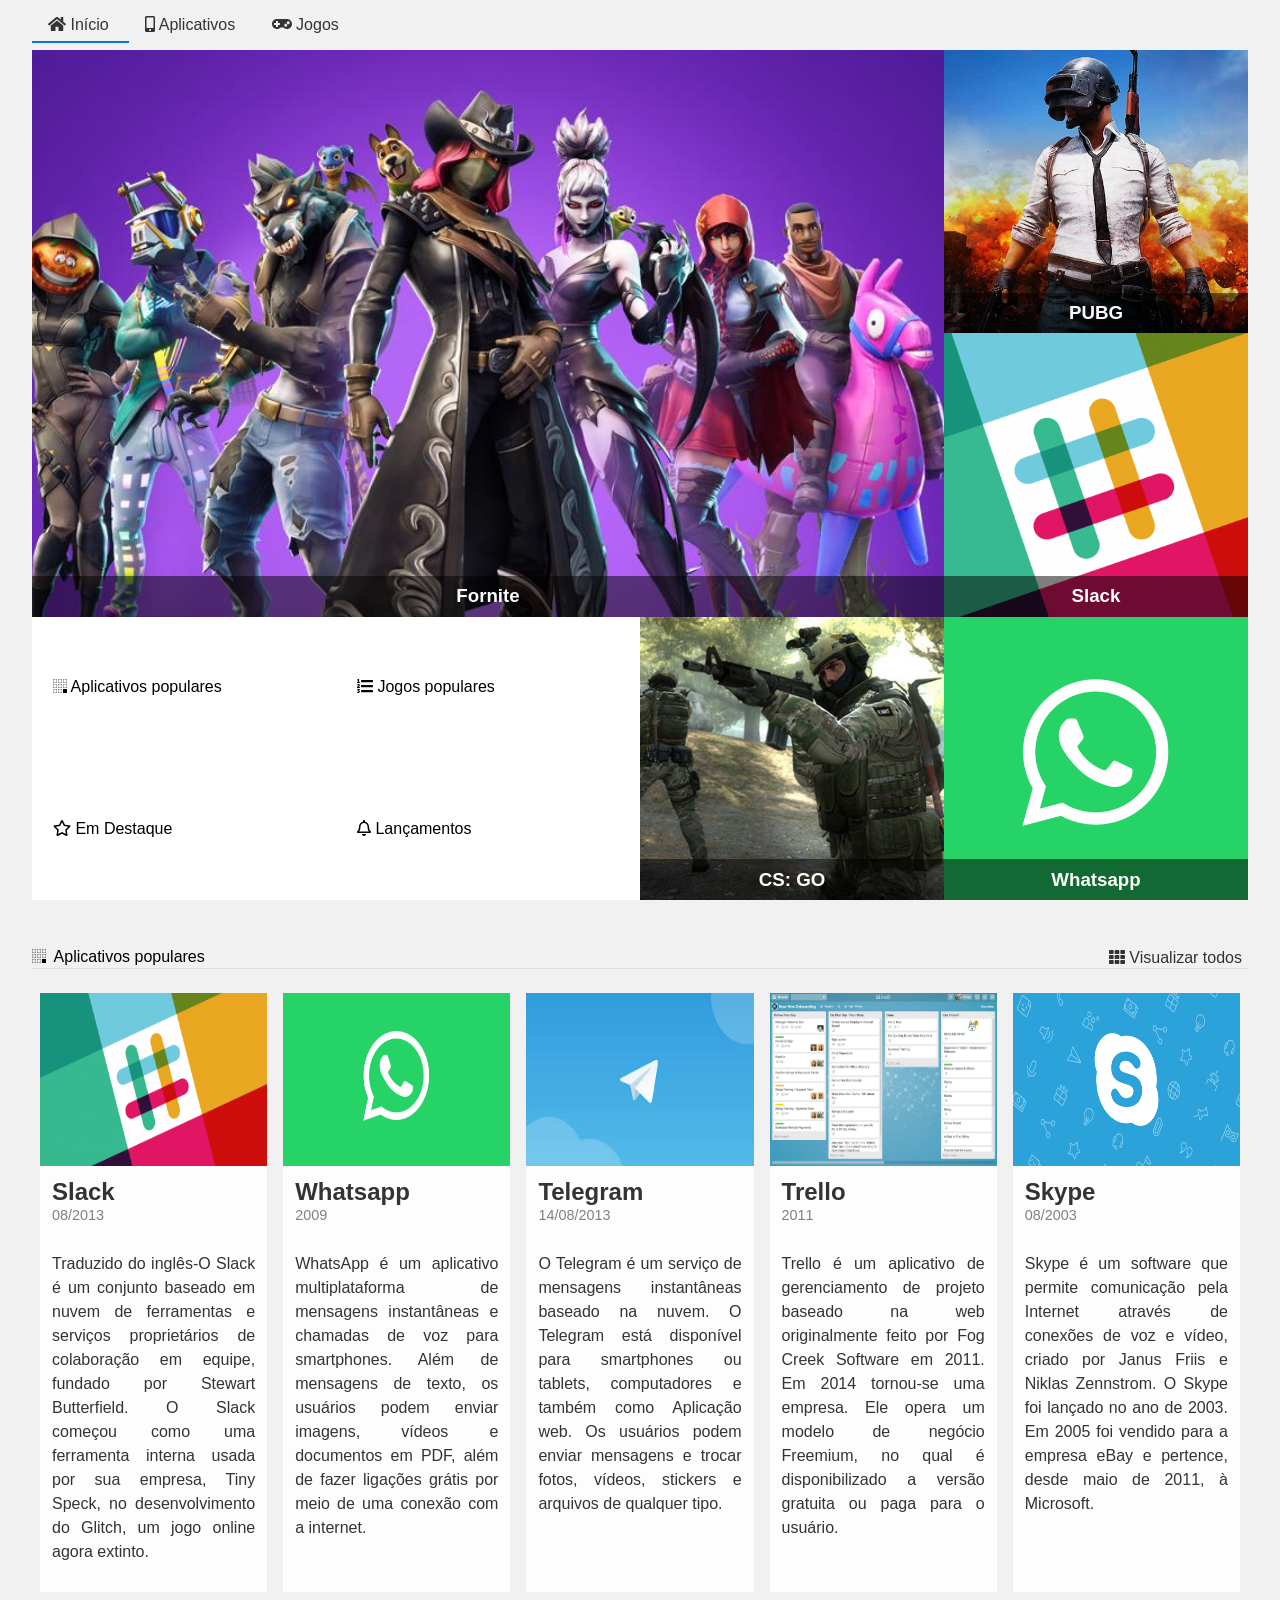
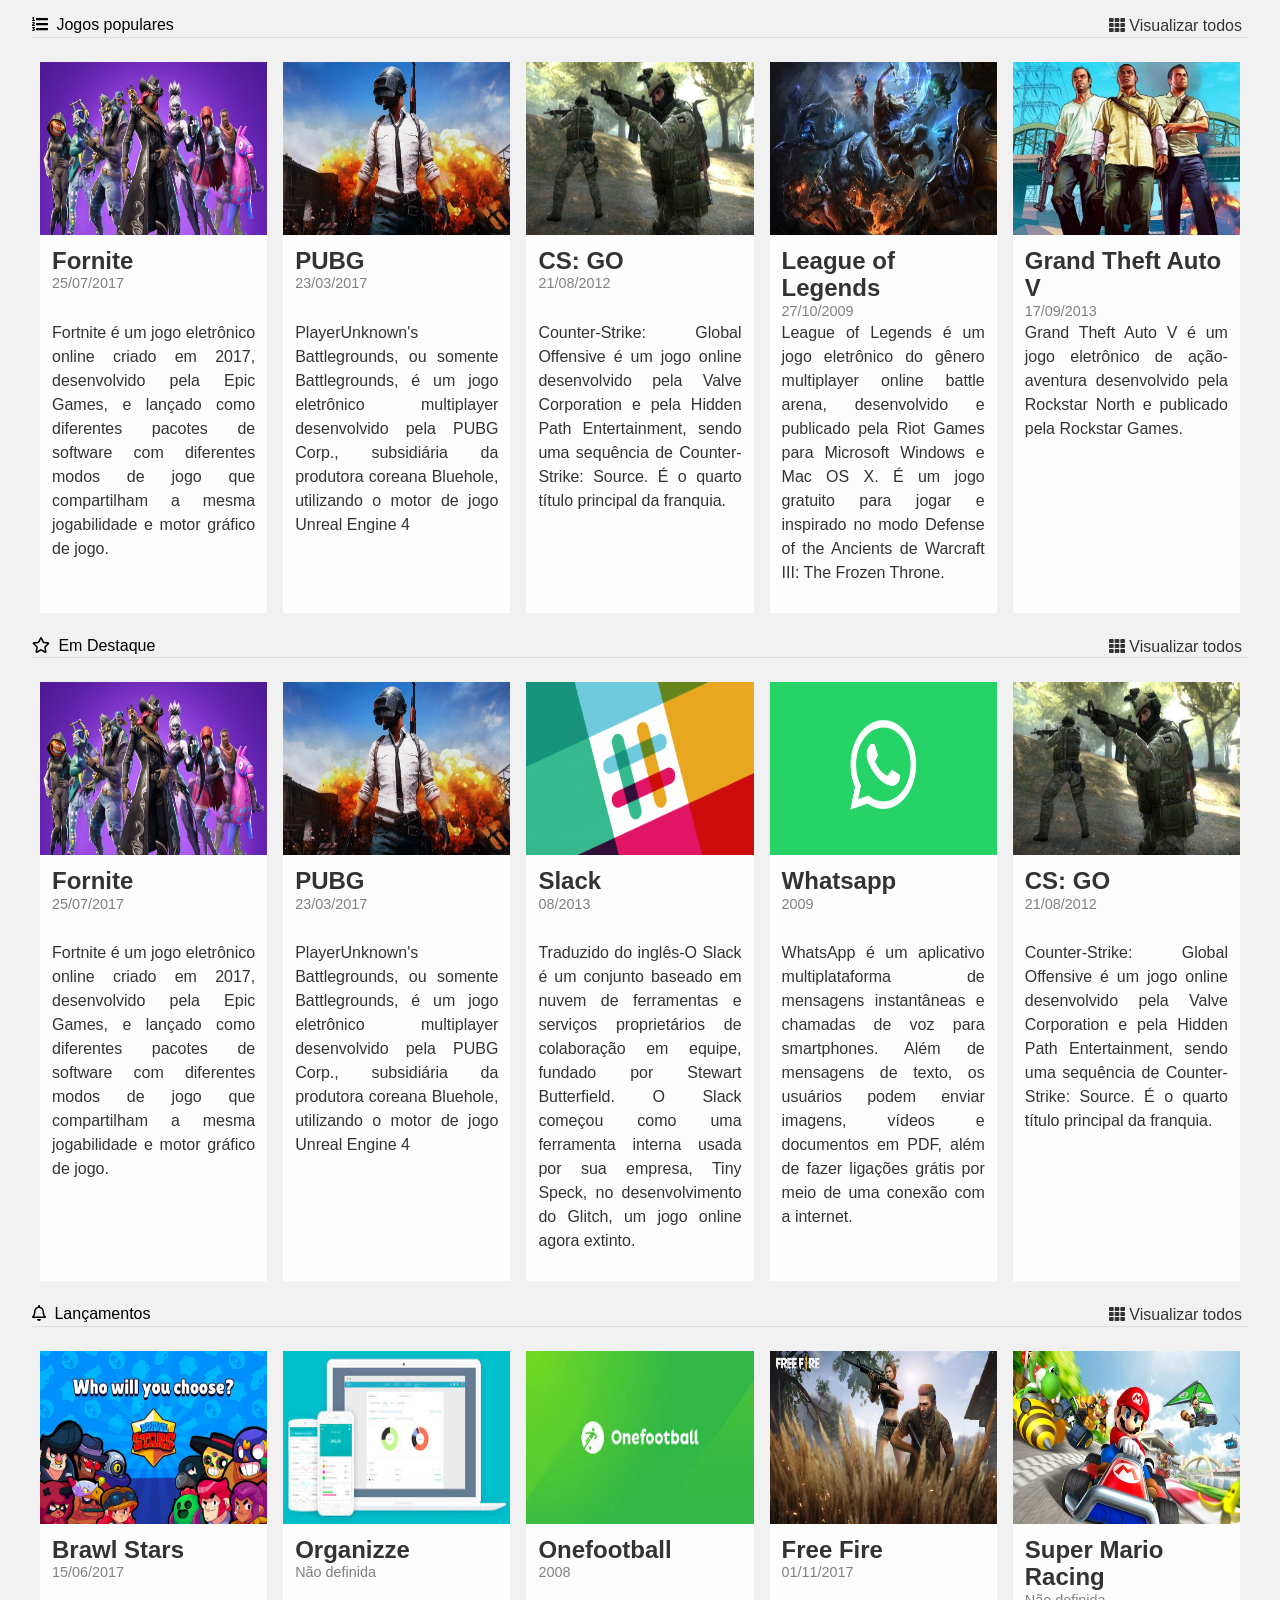
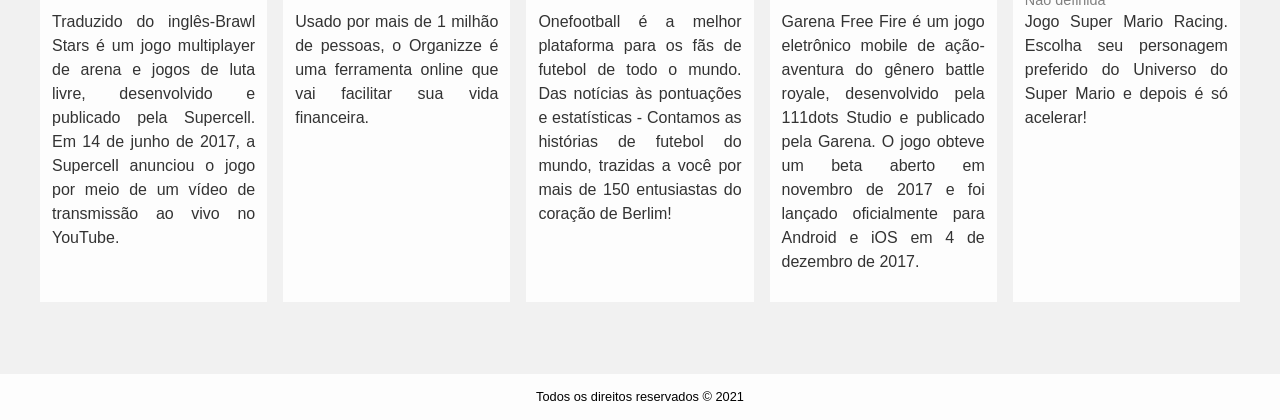
==== commit 1f987f78: "Finalizacao do curso" ====
--- a/css-grid/alura-grid-layout/index.html
+++ b/css-grid/alura-grid-layout/index.html
@@ -10,6 +10,9 @@
     <link href="./assets/css/style.css" rel="stylesheet">
     <link href="./assets/css/destaques.css" rel="stylesheet">
     <link href="./assets/css/populares.css" rel="stylesheet">
+    <link href="./assets/css/menu.css" rel="stylesheet">
+    <link href="./assets/css/rodape.css" rel="stylesheet">
+    <link href="./assets/css/responsivo.css" rel="stylesheet">
 </head>
 <body class="app">
     <header class="cabecalho">
@@ -384,8 +387,8 @@
                 </div>
             </div>
         </section>
-        <footer class="rodape">rodape</footer>
     </main>
+    <footer class="rodape">Todos os direitos reservados &copy; 2021</footer>
     <script src="./assets/js/fontawesome.all.min.js"></script>
 </body>
 </html>
--- a/css-grid/alura-grid-layout/assets/css/style.css
+++ b/css-grid/alura-grid-layout/assets/css/style.css
@@ -7,15 +7,19 @@
         'conteudo'
         'rodape';
     grid-template-columns: auto;
-    grid-template-rows: 50px 100vh auto;
+    grid-template-rows: 50px auto auto;
 }
 
 .cabecalho {
     grid-area: cabecalho;
+    align-items: center;
+    padding: 0 2rem;
+    display: flex;
 }
 
 .conteudo {
     grid-area: conteudo;
+    padding: 0 2rem;
 }
 
 .rodape {
--- a/css-grid/alura-grid-layout/assets/css/destaques.css
+++ b/css-grid/alura-grid-layout/assets/css/destaques.css
@@ -17,7 +17,6 @@
 
 .destaques__principal{
     background-image: url('../img/fortnite.jpg');
-    grid-column: 1 / 4;
     grid-row: 1 / 3;
     /* grid-column-start: 1;
     grid-column-end: 4;
@@ -27,30 +26,21 @@
 
 .destaques__secundario:nth-child(2){
     background-image: url('../img/pubg.jpg');
-    grid-column: 4 / 4;
-    grid-row: 1 / 2;
 }
 
 .destaques__secundario:nth-child(3){
     background-image: url('../img/slack.png');
-    grid-column: 4 / 4;
-    grid-row: 2 / 2;
 }
 
 .destaques__secundario:nth-child(4){
     background-image: url('../img/whatsapp.png');
-    grid-column: 4 / 4;
-    grid-row: 3 / 3;
 }
 
 .destaques__secundario:nth-child(5){
     background-image: url('../img/cs-go.jpg');
-    grid-column: 3 / 3;
-    grid-row: 3 / 3;
 }
 
 .destaques__categorias{
-    grid-column: 1 / 3;
     grid-row: 3 / 3;
 }
 
--- a/css-grid/alura-grid-layout/assets/css/menu.css
+++ b/css-grid/alura-grid-layout/assets/css/menu.css
@@ -0,0 +1,9 @@
+.menu__link{
+    color: #333;
+    padding: .5rem 1rem;
+}
+
+.menu__link:hover,
+.menu__link.ativo{
+    border-bottom: 2px solid #0073e6;
+}
--- a/css-grid/alura-grid-layout/assets/css/rodape.css
+++ b/css-grid/alura-grid-layout/assets/css/rodape.css
@@ -0,0 +1,6 @@
+.rodape{
+    background: #fdfdfd;
+    font-size: .8rem;
+    padding: 1rem;
+    text-align: center;
+}
--- a/css-grid/alura-grid-layout/assets/css/responsivo.css
+++ b/css-grid/alura-grid-layout/assets/css/responsivo.css
@@ -0,0 +1,79 @@
+@media screen and (min-width: 0) {
+    .destaques{
+        grid-gap: 0;
+    }
+
+    .destaques__principal,
+    .destaques__categorias {
+        grid-column: 1 / 5;
+    }
+
+    .destaques__secundario{
+        display: none;
+        grid-column: none;
+        grid-row: none;
+    }
+
+    .populares__conteudo{
+        flex-direction: column;
+    }
+
+    .populares__card{
+        width: 100%;
+        margin: .5rem 0;
+    }
+}
+@media screen and (min-width: 768px) {
+    .destaques__principal {
+        grid-column: 1 / 4;
+    }
+
+    .destaques__categorias {
+        grid-column: 1 / 3;
+    }
+
+    .destaques__secundario:nth-child(2) {
+        display: flex;
+        grid-column: 4 / 4;
+        grid-row: 1 / 1;
+    }
+
+    .destaques__secundario:nth-child(3) {
+        display: flex;
+        grid-column: 4 / 4;
+        grid-row: 2 / 2;
+    }
+
+    .destaques__secundario:nth-child(4) {
+        display: flex;
+        grid-column: 4 / 4;
+        grid-row: 3 / 3;
+    }
+
+    .destaques__secundario:nth-child(5) {
+        display: flex;
+        grid-column: 3 / 3;
+        grid-row: 3 / 3;
+    }
+
+    .populares__conteudo{
+        flex-direction: row;
+    }
+
+    .populares__card{
+        width: calc(50% - 1rem);
+        margin: .5rem;
+    }
+}
+
+@media screen and (min-width: 992px) {
+    .populares__card{
+        width: calc(33.3% - 1rem);
+    }
+}
+
+@media screen and (min-width: 1200px) {
+    .populares__card{
+        width: calc(20% - 1rem);
+    }
+}
